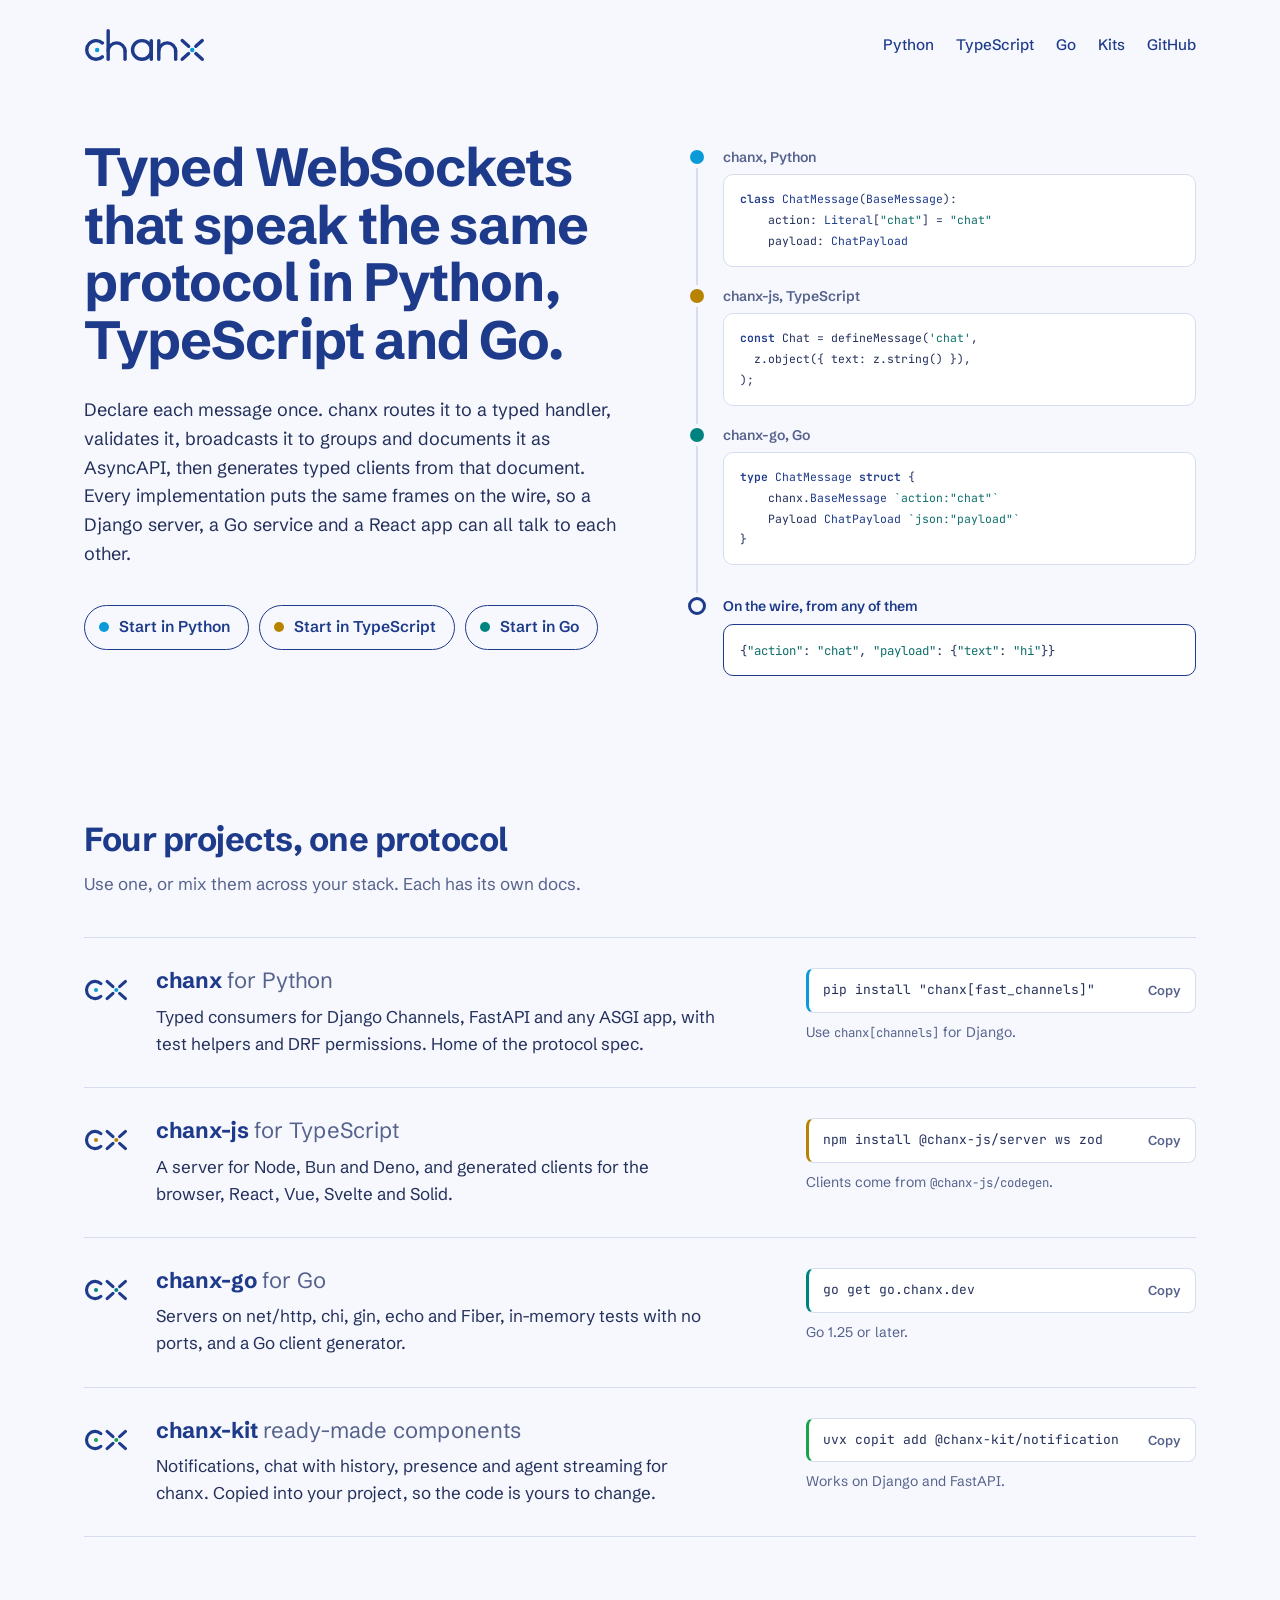
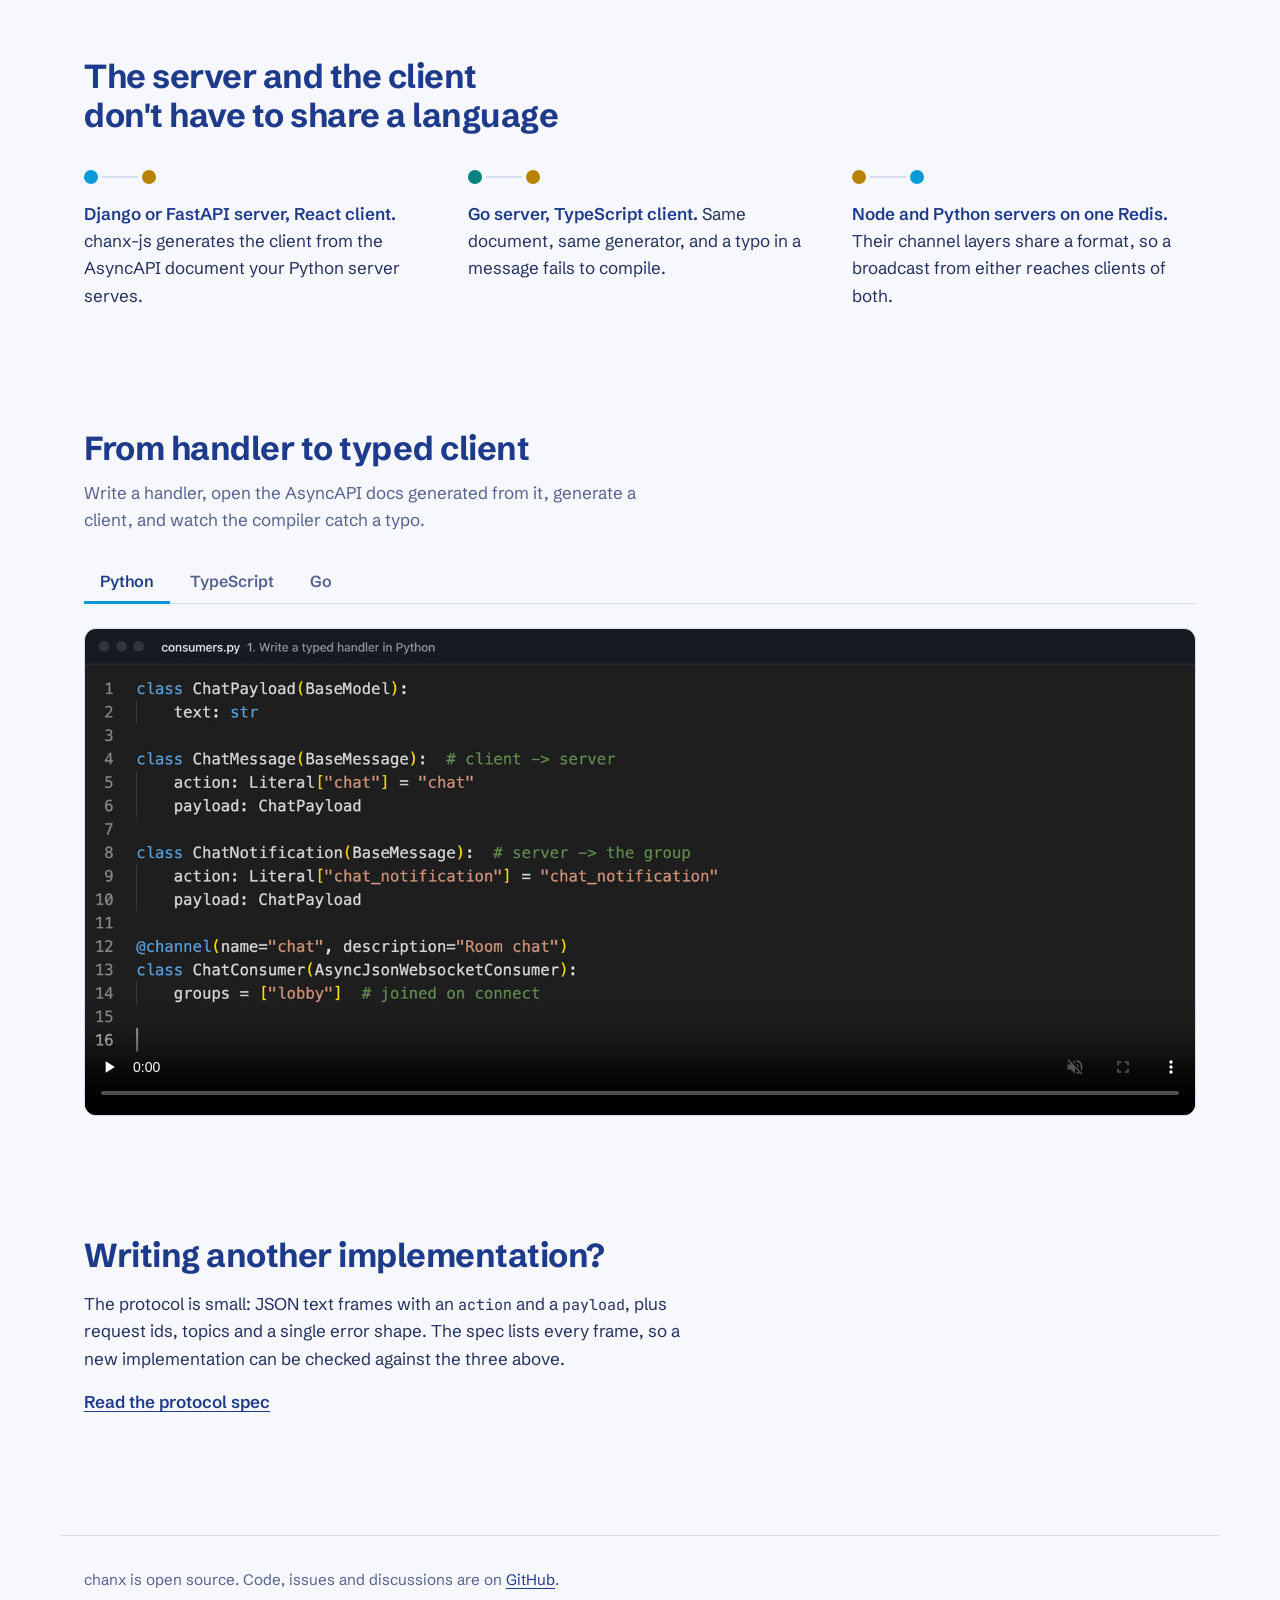
==== index.html @ 22ded1a8 "feat: add the chanx.dev landing page" ====
<!doctype html>
<html lang="en">
<head>
  <meta charset="utf-8">
  <meta name="viewport" content="width=device-width, initial-scale=1">
  <title>chanx: typed WebSockets in Python, TypeScript and Go</title>
  <meta name="description" content="Declare each WebSocket message once and get routing, validation, broadcasts, AsyncAPI docs and typed clients. One protocol, implemented in Python, TypeScript and Go.">
  <meta name="theme-color" content="#1e3a8a">
  <meta property="og:title" content="chanx: typed WebSockets in Python, TypeScript and Go">
  <meta property="og:description" content="One WebSocket protocol, implemented in Python, TypeScript and Go, with typed clients generated from AsyncAPI.">
  <meta property="og:url" content="https://chanx.dev/">
  <meta property="og:image" content="https://chanx.dev/assets/brand/social-card.png">
  <meta name="twitter:card" content="summary_large_image">
  <link rel="icon" href="/assets/brand/favicon.ico" sizes="any">
  <link rel="icon" href="/assets/brand/cx-app-icon.svg" type="image/svg+xml">
  <link rel="apple-touch-icon" href="/assets/brand/apple-touch-icon.png">
  <link rel="preconnect" href="https://fonts.googleapis.com">
  <link rel="preconnect" href="https://fonts.gstatic.com" crossorigin>
  <link rel="stylesheet" href="https://fonts.googleapis.com/css2?family=JetBrains+Mono:wght@400;600&family=Schibsted+Grotesk:wght@400;500;600;700&display=swap">
  <link rel="stylesheet" href="/styles.css">
</head>
<body>
  <a class="skip" href="#main">Skip to content</a>

  <header class="top">
    <a class="brand" href="/" aria-label="chanx home">
      <picture>
        <source media="(prefers-color-scheme: dark)" srcset="/assets/brand/chanx-wordmark-dark.svg">
        <img src="/assets/brand/chanx-wordmark.svg" alt="chanx" width="132" height="34">
      </picture>
    </a>
    <nav aria-label="Documentation">
      <a href="https://python.chanx.dev/">Python</a>
      <a href="https://js.chanx.dev/">TypeScript</a>
      <a href="https://go.chanx.dev/">Go</a>
      <a href="https://kit.chanx.dev/">Kits</a>
      <a href="https://github.com/chanx-dev">GitHub</a>
    </nav>
  </header>

  <main id="main">
    <section class="hero">
      <div class="hero-copy">
        <h1>Typed WebSockets that speak the same protocol in Python, TypeScript and Go.</h1>
        <p class="lede">
          Declare each message once. chanx routes it to a typed handler, validates it,
          broadcasts it to groups and documents it as AsyncAPI, then generates typed clients
          from that document. Every implementation puts the same frames on the wire, so a
          Django server, a Go service and a React app can all talk to each other.
        </p>
        <ul class="starts" aria-label="Get started">
          <li><a class="start py" href="https://python.chanx.dev/en/latest/quick-start.html">Start in Python</a></li>
          <li><a class="start ts" href="https://js.chanx.dev/">Start in TypeScript</a></li>
          <li><a class="start go" href="https://go.chanx.dev/introduction/quick-start">Start in Go</a></li>
        </ul>
      </div>

      <figure class="rail" aria-label="The same chat message declared in three languages, and the frame they all send">
        <ol>
          <li class="stop py">
            <span class="where">chanx, Python</span>
<pre><code><span class="k">class</span> <span class="t">ChatMessage</span>(<span class="t">BaseMessage</span>):
    action: <span class="t">Literal</span>[<span class="s">"chat"</span>] = <span class="s">"chat"</span>
    payload: <span class="t">ChatPayload</span></code></pre>
          </li>
          <li class="stop ts">
            <span class="where">chanx-js, TypeScript</span>
<pre><code><span class="k">const</span> Chat = defineMessage(<span class="s">'chat'</span>,
  z.object({ text: z.string() }),
);</code></pre>
          </li>
          <li class="stop go">
            <span class="where">chanx-go, Go</span>
<pre><code><span class="k">type</span> <span class="t">ChatMessage</span> <span class="k">struct</span> {
	chanx.<span class="t">BaseMessage</span> <span class="s">`action:"chat"`</span>
	Payload <span class="t">ChatPayload</span> <span class="s">`json:"payload"`</span>
}</code></pre>
          </li>
          <li class="stop wire">
            <span class="where">On the wire, from any of them</span>
<pre><code>{<span class="s">"action"</span>: <span class="s">"chat"</span>, <span class="s">"payload"</span>: {<span class="s">"text"</span>: <span class="s">"hi"</span>}}</code></pre>
          </li>
        </ol>
        <span class="packet py" aria-hidden="true"></span>
        <span class="packet ts" aria-hidden="true"></span>
        <span class="packet go" aria-hidden="true"></span>
      </figure>
    </section>

    <section class="projects" aria-labelledby="projects-title">
      <h2 id="projects-title">Four projects, one protocol</h2>
      <p class="section-lede">Use one, or mix them across your stack. Each has its own docs.</p>

      <ul class="project-list">
        <li class="project py">
          <picture class="mark">
            <source media="(prefers-color-scheme: dark)" srcset="/assets/brand/chanx-symbol-dark.svg">
            <img src="/assets/brand/chanx-symbol.svg" alt="" width="44" height="44">
          </picture>
          <div class="about">
            <h3><a href="https://python.chanx.dev/">chanx</a> <span class="lang">for Python</span></h3>
            <p>Typed consumers for Django Channels, FastAPI and any ASGI app, with test helpers and DRF permissions. Home of the protocol spec.</p>
          </div>
          <div class="get">
            <button class="cmd" type="button" data-copy='pip install "chanx[fast_channels]"'><code>pip install "chanx[fast_channels]"</code><span class="copied" aria-live="polite"></span></button>
            <p class="note">Use <code>chanx[channels]</code> for Django.</p>
          </div>
        </li>
        <li class="project ts">
          <picture class="mark">
            <source media="(prefers-color-scheme: dark)" srcset="/assets/brand/chanx-js-symbol-dark.svg">
            <img src="/assets/brand/chanx-js-symbol.svg" alt="" width="44" height="44">
          </picture>
          <div class="about">
            <h3><a href="https://js.chanx.dev/">chanx-js</a> <span class="lang">for TypeScript</span></h3>
            <p>A server for Node, Bun and Deno, and generated clients for the browser, React, Vue, Svelte and Solid.</p>
          </div>
          <div class="get">
            <button class="cmd" type="button" data-copy="npm install @chanx-js/server ws zod"><code>npm install @chanx-js/server ws zod</code><span class="copied" aria-live="polite"></span></button>
            <p class="note">Clients come from <code>@chanx-js/codegen</code>.</p>
          </div>
        </li>
        <li class="project go">
          <picture class="mark">
            <source media="(prefers-color-scheme: dark)" srcset="/assets/brand/chanx-go-symbol-dark.svg">
            <img src="/assets/brand/chanx-go-symbol.svg" alt="" width="44" height="44">
          </picture>
          <div class="about">
            <h3><a href="https://go.chanx.dev/">chanx-go</a> <span class="lang">for Go</span></h3>
            <p>Servers on net/http, chi, gin, echo and Fiber, in-memory tests with no ports, and a Go client generator.</p>
          </div>
          <div class="get">
            <button class="cmd" type="button" data-copy="go get go.chanx.dev"><code>go get go.chanx.dev</code><span class="copied" aria-live="polite"></span></button>
            <p class="note">Go 1.25 or later.</p>
          </div>
        </li>
        <li class="project kit">
          <picture class="mark">
            <source media="(prefers-color-scheme: dark)" srcset="/assets/brand/chanx-kit-symbol-dark.svg">
            <img src="/assets/brand/chanx-kit-symbol.svg" alt="" width="44" height="44">
          </picture>
          <div class="about">
            <h3><a href="https://kit.chanx.dev/">chanx-kit</a> <span class="lang">ready-made components</span></h3>
            <p>Notifications, chat with history, presence and agent streaming for chanx. Copied into your project, so the code is yours to change.</p>
          </div>
          <div class="get">
            <button class="cmd" type="button" data-copy="uvx copit add @chanx-kit/notification"><code>uvx copit add @chanx-kit/notification</code><span class="copied" aria-live="polite"></span></button>
            <p class="note">Works on Django and FastAPI.</p>
          </div>
        </li>
      </ul>
    </section>

    <section class="mix" aria-labelledby="mix-title">
      <h2 id="mix-title">The server and the client don't have to share a language</h2>
      <ul class="pairs">
        <li>
          <span class="pair" aria-hidden="true"><i class="py"></i><i class="ts"></i></span>
          <p><strong>Django or FastAPI server, React client.</strong> chanx-js generates the client from the AsyncAPI document your Python server serves.</p>
        </li>
        <li>
          <span class="pair" aria-hidden="true"><i class="go"></i><i class="ts"></i></span>
          <p><strong>Go server, TypeScript client.</strong> Same document, same generator, and a typo in a message fails to compile.</p>
        </li>
        <li>
          <span class="pair" aria-hidden="true"><i class="ts"></i><i class="py"></i></span>
          <p><strong>Node and Python servers on one Redis.</strong> Their channel layers share a format, so a broadcast from either reaches clients of both.</p>
        </li>
      </ul>
    </section>

    <section class="demo" aria-labelledby="demo-title">
      <h2 id="demo-title">From handler to typed client</h2>
      <p class="section-lede">Write a handler, open the AsyncAPI docs generated from it, generate a client, and watch the compiler catch a typo.</p>
      <div class="tabs" role="tablist" aria-label="Demo language">
        <button role="tab" id="tab-python" aria-controls="demo-panel" aria-selected="true" data-demo="python" class="py">Python</button>
        <button role="tab" id="tab-typescript" aria-controls="demo-panel" aria-selected="false" data-demo="typescript" class="ts" tabindex="-1">TypeScript</button>
        <button role="tab" id="tab-go" aria-controls="demo-panel" aria-selected="false" data-demo="go" class="go" tabindex="-1">Go</button>
      </div>
      <div id="demo-panel" role="tabpanel" aria-labelledby="tab-python">
        <video id="demo-video" src="/assets/demo/python.mp4" poster="/assets/demo/python.jpg" width="1600" height="700" controls muted playsinline preload="none"></video>
      </div>
    </section>

    <section class="spec" aria-labelledby="spec-title">
      <h2 id="spec-title">Writing another implementation?</h2>
      <p>
        The protocol is small: JSON text frames with an <code>action</code> and a
        <code>payload</code>, plus request ids, topics and a single error shape. The spec
        lists every frame, so a new implementation can be checked against the three above.
      </p>
      <p><a class="plain" href="https://python.chanx.dev/en/latest/protocol.html">Read the protocol spec</a></p>
    </section>
  </main>

  <footer class="foot">
    <p>chanx is open source. Code, issues and discussions are on <a href="https://github.com/chanx-dev">GitHub</a>.</p>
  </footer>

  <script src="/main.js" defer></script>
</body>
</html>
---- styles.css ----
:root {
  --paper: #f6f8fd;
  --surface: #ffffff;
  --ink: #1e3a8a;
  --text: #24305c;
  --muted: #56628c;
  --line: #d6ddef;
  --string: #0f6f6b;
  --py: #0b9ad8;
  --ts: #b88300;
  --go: #00837e;
  --kit: #16a34a;
  --focus: #0b9ad8;
  --sans: "Schibsted Grotesk", system-ui, sans-serif;
  --mono: "JetBrains Mono", ui-monospace, monospace;
  color-scheme: light;
}

@media (prefers-color-scheme: dark) {
  :root {
    --paper: #0b1840;
    --surface: #10214f;
    --ink: #ffffff;
    --text: #d5ddf6;
    --muted: #9ba9d6;
    --line: #26387a;
    --string: #7fd8d3;
    --ts: #f7df1e;
    --go: #00a29c;
    --kit: #22c55e;
    --focus: #7fd8ff;
    color-scheme: dark;
  }
}

*,
*::before,
*::after {
  box-sizing: border-box;
}

html {
  -webkit-text-size-adjust: 100%;
}

body {
  margin: 0;
  background: var(--paper);
  color: var(--text);
  font: 400 1.0625rem/1.6 var(--sans);
  -webkit-font-smoothing: antialiased;
}

a {
  color: var(--ink);
  text-underline-offset: 0.2em;
  text-decoration-thickness: 1px;
}

a:hover {
  text-decoration-thickness: 2px;
}

:focus-visible {
  outline: 2px solid var(--focus);
  outline-offset: 3px;
  border-radius: 4px;
}

code {
  font-family: var(--mono);
  font-size: 0.88em;
}

h1,
h2,
h3 {
  color: var(--ink);
  margin: 0;
}

.skip {
  position: absolute;
  left: -999px;
  top: 8px;
  background: var(--surface);
  padding: 8px 12px;
  z-index: 10;
}

.skip:focus {
  left: 16px;
}

.top,
main,
.foot {
  max-width: 1160px;
  margin: 0 auto;
  padding: 0 24px;
}

/* Header */

.top {
  display: flex;
  align-items: center;
  justify-content: space-between;
  gap: 24px;
  padding-top: 28px;
  padding-bottom: 28px;
}

.brand img {
  display: block;
  height: 34px;
  width: auto;
}

.top nav {
  display: flex;
  flex-wrap: wrap;
  gap: 6px 22px;
  font-size: 0.95rem;
  font-weight: 500;
}

.top nav a {
  text-decoration: none;
}

.top nav a:hover {
  text-decoration: underline;
}

/* Hero */

.hero {
  display: grid;
  grid-template-columns: minmax(0, 1.05fr) minmax(0, 1fr);
  gap: 64px;
  align-items: start;
  padding: 48px 0 24px;
}

h1 {
  font-size: clamp(2.15rem, 4.2vw, 3.45rem);
  font-weight: 700;
  line-height: 1.07;
  letter-spacing: -0.022em;
  max-width: 19ch;
  text-wrap: balance;
}

.lede {
  margin: 28px 0 0;
  max-width: 54ch;
  font-size: 1.125rem;
}

.starts {
  list-style: none;
  margin: 36px 0 0;
  padding: 0;
  display: flex;
  flex-wrap: wrap;
  gap: 10px;
}

.start {
  display: inline-flex;
  align-items: center;
  gap: 10px;
  padding: 9px 18px 9px 14px;
  border: 1.5px solid var(--ink);
  border-radius: 999px;
  font-size: 0.975rem;
  font-weight: 600;
  text-decoration: none;
  transition: background-color 0.15s, color 0.15s;
}

.start::before {
  content: "";
  width: 10px;
  height: 10px;
  border-radius: 50%;
  background: var(--dot);
}

.start:hover {
  background: var(--ink);
  color: var(--paper);
}

.py { --dot: var(--py); }
.ts { --dot: var(--ts); }
.go { --dot: var(--go); }
.kit { --dot: var(--kit); }

/* The rail: one message in three languages, flowing to one frame */

.rail {
  position: relative;
  margin: 8px 0 0;
}

.rail ol {
  list-style: none;
  margin: 0;
  padding: 0 0 0 38px;
  position: relative;
}


.stop {
  position: relative;
}

.stop + .stop {
  margin-top: 18px;
}

.stop.wire {
  margin-top: 30px;
}

/* The rail runs from each dot down to the next one. */
.stop:not(.wire)::after {
  content: "";
  position: absolute;
  left: -27px;
  top: 11px;
  bottom: -22px;
  width: 2px;
  background: var(--line);
}

.stop.go::after {
  bottom: -34px;
}

.stop::before {
  content: "";
  position: absolute;
  left: -33px;
  top: 4px;
  width: 14px;
  height: 14px;
  border-radius: 50%;
  background: var(--dot);
  box-shadow: 0 0 0 4px var(--paper);
  z-index: 1;
}

.stop.wire::before {
  width: 18px;
  height: 18px;
  left: -35px;
  top: 2px;
  background: var(--paper);
  border: 3px solid var(--ink);
}

.where {
  display: block;
  font-size: 0.875rem;
  font-weight: 600;
  color: var(--muted);
  margin-bottom: 6px;
}

.wire .where {
  color: var(--ink);
}

.rail pre {
  margin: 0;
  padding: 14px 16px;
  background: var(--surface);
  border: 1px solid var(--line);
  border-radius: 10px;
  overflow-x: auto;
  font: 400 0.8125rem/1.6 var(--mono);
  color: var(--text);
  tab-size: 4;
}

.wire pre {
  border: 1.5px solid var(--ink);
  font-size: 0.875rem;
  transition: box-shadow 0.4s;
}

.wire.arrived pre {
  box-shadow: 0 0 0 4px color-mix(in srgb, var(--ink) 18%, transparent);
}

.k { color: var(--ink); font-weight: 600; }
.t { color: var(--ink); }
.s { color: var(--string); }

.packet {
  position: absolute;
  left: 6px;
  top: 0;
  width: 12px;
  height: 12px;
  border-radius: 50%;
  background: var(--dot);
  opacity: 0;
  pointer-events: none;
}

.rail.run .packet {
  animation: travel 1.1s cubic-bezier(0.55, 0, 0.35, 1) forwards;
}

.rail.run .packet.ts { animation-delay: 0.25s; }
.rail.run .packet.go { animation-delay: 0.5s; }

@keyframes travel {
  0% { opacity: 0; transform: translateY(var(--from)); }
  12% { opacity: 1; }
  88% { opacity: 1; }
  100% { opacity: 0; transform: translateY(var(--to)); }
}

/* Sections */

main > section + section {
  margin-top: 120px;
}

h2 {
  font-size: clamp(1.6rem, 2.6vw, 2.1rem);
  font-weight: 700;
  line-height: 1.15;
  letter-spacing: -0.015em;
  max-width: 30ch;
  text-wrap: balance;
}

.section-lede {
  margin: 12px 0 0;
  color: var(--muted);
  max-width: 60ch;
}

/* Projects */

.project-list {
  list-style: none;
  margin: 40px 0 0;
  padding: 0;
  border-bottom: 1px solid var(--line);
}

.project {
  display: grid;
  grid-template-columns: 44px minmax(0, 1fr) minmax(0, 390px);
  gap: 28px;
  align-items: start;
  padding: 30px 0;
  border-top: 1px solid var(--line);
}

.mark img {
  display: block;
  width: 44px;
  height: 44px;
}

.about h3 {
  font-size: 1.375rem;
  font-weight: 700;
  line-height: 1.2;
}

.about h3 a {
  text-decoration: none;
}

.about h3 a:hover {
  text-decoration: underline;
}

.lang {
  font-weight: 400;
  color: var(--muted);
}

.about p {
  margin: 8px 0 0;
  max-width: 56ch;
}

.cmd {
  display: flex;
  align-items: center;
  justify-content: space-between;
  gap: 12px;
  width: 100%;
  padding: 11px 14px;
  background: var(--surface);
  border: 1px solid var(--line);
  border-left: 3px solid var(--dot);
  border-radius: 8px;
  color: var(--text);
  font: inherit;
  text-align: left;
  cursor: copy;
}

.cmd code {
  font-size: 0.8125rem;
  white-space: nowrap;
  overflow-x: auto;
}

.cmd:hover {
  border-color: var(--muted);
  border-left-color: var(--dot);
}

.copied {
  flex: none;
  font-size: 0.8125rem;
  font-weight: 600;
  color: var(--muted);
}

.copied:empty::after {
  content: "Copy";
}

.note {
  margin: 8px 0 0;
  font-size: 0.875rem;
  color: var(--muted);
}

/* Mix */

.pairs {
  list-style: none;
  margin: 36px 0 0;
  padding: 0;
  display: grid;
  grid-template-columns: repeat(3, minmax(0, 1fr));
  gap: 40px;
}

.pair {
  display: flex;
  align-items: center;
}

.pair i {
  width: 14px;
  height: 14px;
  border-radius: 50%;
}

.pair i + i {
  margin-left: 44px;
  position: relative;
}

.pair i + i::before {
  content: "";
  position: absolute;
  right: 18px;
  top: 6px;
  width: 36px;
  height: 2px;
  background: var(--line);
}

.pair .py { background: var(--py); }
.pair .ts { background: var(--ts); }
.pair .go { background: var(--go); }

.pairs p {
  margin: 16px 0 0;
}

.pairs strong {
  color: var(--ink);
  font-weight: 600;
}

/* Demo */

.tabs {
  display: flex;
  gap: 4px;
  margin-top: 28px;
  border-bottom: 1px solid var(--line);
}

.tabs button {
  appearance: none;
  background: none;
  border: 0;
  border-bottom: 3px solid transparent;
  margin-bottom: -1px;
  padding: 10px 16px;
  font: 600 1rem var(--sans);
  color: var(--muted);
  cursor: pointer;
}

.tabs button:hover {
  color: var(--ink);
}

.tabs button[aria-selected="true"] {
  color: var(--ink);
  border-bottom-color: var(--dot);
}

#demo-panel {
  margin-top: 24px;
}

#demo-panel video {
  display: block;
  width: 100%;
  height: auto;
  border: 1px solid var(--line);
  border-radius: 12px;
  background: var(--surface);
}

/* Spec */

.spec p {
  margin: 16px 0 0;
  max-width: 62ch;
}

.plain {
  font-weight: 600;
}

/* Footer */

.foot {
  margin-top: 120px;
  padding-top: 32px;
  padding-bottom: 48px;
  border-top: 1px solid var(--line);
  color: var(--muted);
  font-size: 0.95rem;
}

.foot p {
  margin: 0;
}

/* Smaller screens */

@media (max-width: 960px) {
  .hero {
    grid-template-columns: minmax(0, 1fr);
    gap: 48px;
  }

  .project {
    grid-template-columns: 44px minmax(0, 1fr);
  }

  .project .get {
    grid-column: 2;
  }

  .pairs {
    grid-template-columns: minmax(0, 1fr);
    gap: 28px;
  }
}

@media (max-width: 600px) {
  .top,
  main,
  .foot {
    padding: 0 16px;
  }

  .top {
    flex-direction: column;
    align-items: flex-start;
    padding-top: 20px;
    padding-bottom: 8px;
  }

  .foot {
    padding-top: 28px;
    padding-bottom: 40px;
  }

  .hero {
    padding-top: 24px;
  }

  .project {
    grid-template-columns: minmax(0, 1fr);
    gap: 14px;
  }

  .project .get {
    grid-column: 1;
  }

  .cmd code {
    font-size: 0.75rem;
  }

  .rail pre {
    padding: 12px 14px;
    font-size: 0.75rem;
  }

  .wire pre {
    white-space: pre-wrap;
    font-size: 0.8125rem;
  }

  main > section + section {
    margin-top: 88px;
  }
}

@media (prefers-reduced-motion: reduce) {
  .rail.run .packet {
    animation: none;
  }

  .start,
  .wire pre {
    transition: none;
  }
}
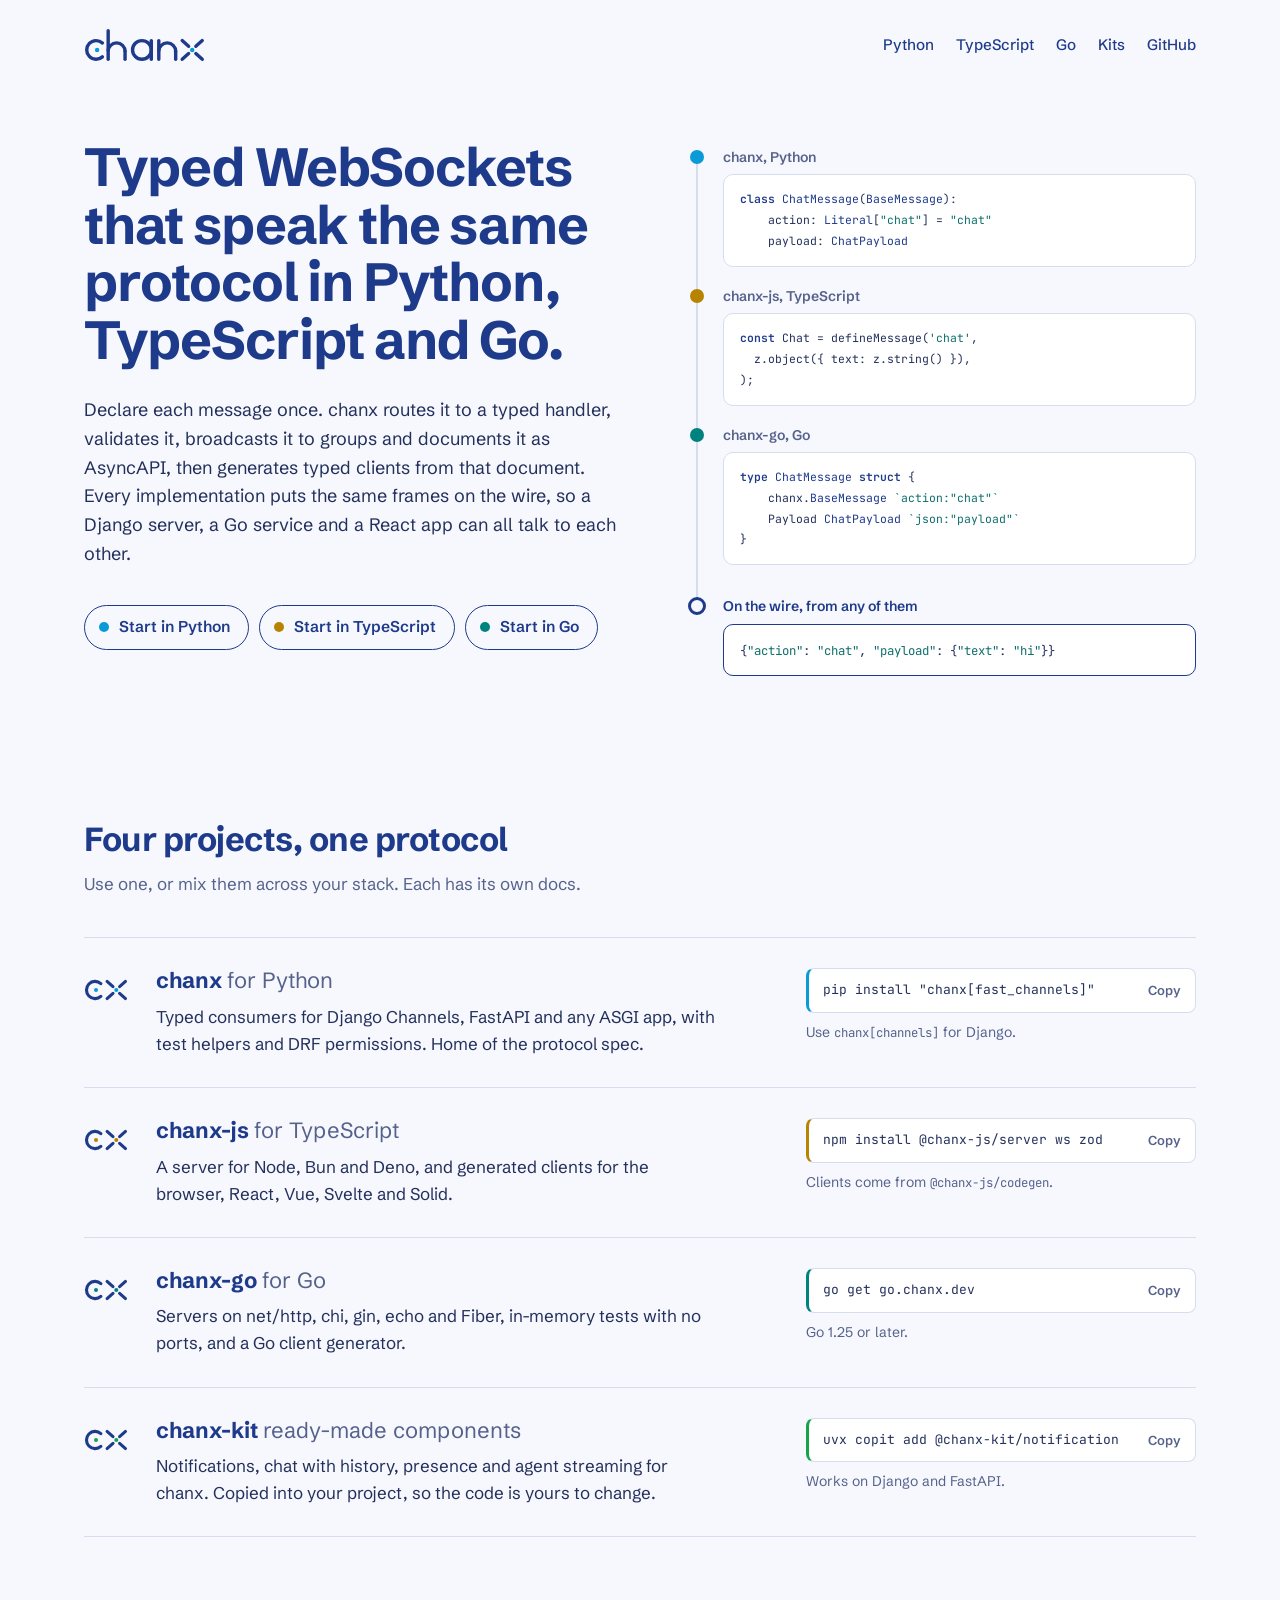
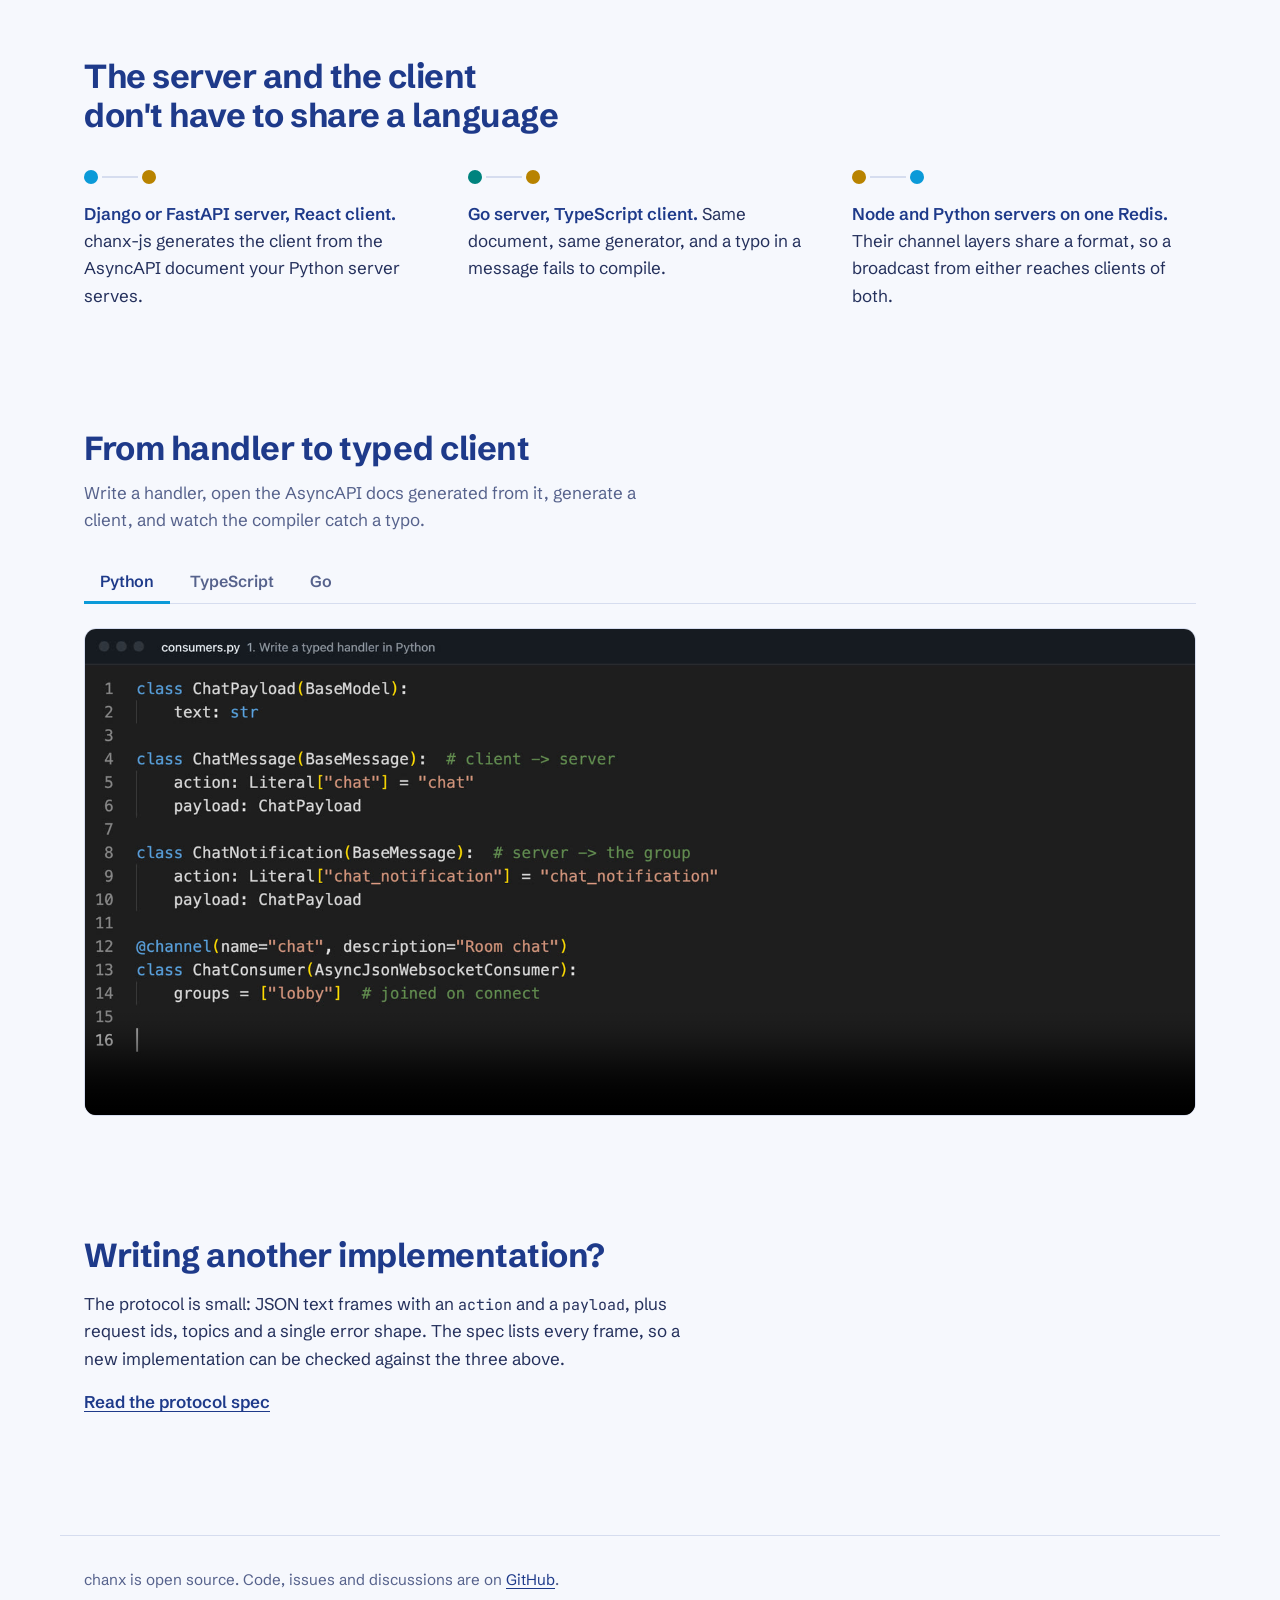
==== commit 79b5efa4: "feat: send a language's message only when the reader points at it" ====
--- a/index.html
+++ b/index.html
@@ -59,19 +59,19 @@
         <ol>
           <li class="stop py">
             <span class="where">chanx, Python</span>
-<pre><code><span class="k">class</span> <span class="t">ChatMessage</span>(<span class="t">BaseMessage</span>):
+<pre tabindex="0" aria-label="chanx, Python"><code><span class="k">class</span> <span class="t">ChatMessage</span>(<span class="t">BaseMessage</span>):
     action: <span class="t">Literal</span>[<span class="s">"chat"</span>] = <span class="s">"chat"</span>
     payload: <span class="t">ChatPayload</span></code></pre>
           </li>
           <li class="stop ts">
             <span class="where">chanx-js, TypeScript</span>
-<pre><code><span class="k">const</span> Chat = defineMessage(<span class="s">'chat'</span>,
+<pre tabindex="0" aria-label="chanx-js, TypeScript"><code><span class="k">const</span> Chat = defineMessage(<span class="s">'chat'</span>,
   z.object({ text: z.string() }),
 );</code></pre>
           </li>
           <li class="stop go">
             <span class="where">chanx-go, Go</span>
-<pre><code><span class="k">type</span> <span class="t">ChatMessage</span> <span class="k">struct</span> {
+<pre tabindex="0" aria-label="chanx-go, Go"><code><span class="k">type</span> <span class="t">ChatMessage</span> <span class="k">struct</span> {
 	chanx.<span class="t">BaseMessage</span> <span class="s">`action:"chat"`</span>
 	Payload <span class="t">ChatPayload</span> <span class="s">`json:"payload"`</span>
 }</code></pre>
--- a/styles.css
+++ b/styles.css
@@ -231,13 +231,13 @@
   position: absolute;
   left: -27px;
   top: 11px;
-  bottom: -22px;
+  bottom: -29px;
   width: 2px;
   background: var(--line);
 }
 
 .stop.go::after {
-  bottom: -34px;
+  bottom: -41px;
 }
 
 .stop::before {
@@ -249,7 +249,6 @@
   height: 14px;
   border-radius: 50%;
   background: var(--dot);
-  box-shadow: 0 0 0 4px var(--paper);
   z-index: 1;
 }
 
@@ -286,10 +285,19 @@
   tab-size: 4;
 }
 
+.stop:not(.wire) pre {
+  transition: border-color 0.15s;
+}
+
+.stop:not(.wire):hover pre,
+.stop:not(.wire) pre:focus-visible {
+  border-color: var(--dot);
+}
+
 .wire pre {
   border: 1.5px solid var(--ink);
   font-size: 0.875rem;
-  transition: box-shadow 0.4s;
+  transition: box-shadow 0.25s;
 }
 
 .wire.arrived pre {
@@ -302,28 +310,15 @@
 
 .packet {
   position: absolute;
-  left: 6px;
+  left: 5px;
   top: 0;
-  width: 12px;
-  height: 12px;
+  width: 14px;
+  height: 14px;
   border-radius: 50%;
   background: var(--dot);
   opacity: 0;
+  z-index: 2;
   pointer-events: none;
-}
-
-.rail.run .packet {
-  animation: travel 1.1s cubic-bezier(0.55, 0, 0.35, 1) forwards;
-}
-
-.rail.run .packet.ts { animation-delay: 0.25s; }
-.rail.run .packet.go { animation-delay: 0.5s; }
-
-@keyframes travel {
-  0% { opacity: 0; transform: translateY(var(--from)); }
-  12% { opacity: 1; }
-  88% { opacity: 1; }
-  100% { opacity: 0; transform: translateY(var(--to)); }
 }
 
 /* Sections */
@@ -633,10 +628,6 @@
 }
 
 @media (prefers-reduced-motion: reduce) {
-  .rail.run .packet {
-    animation: none;
-  }
-
   .start,
   .wire pre {
     transition: none;
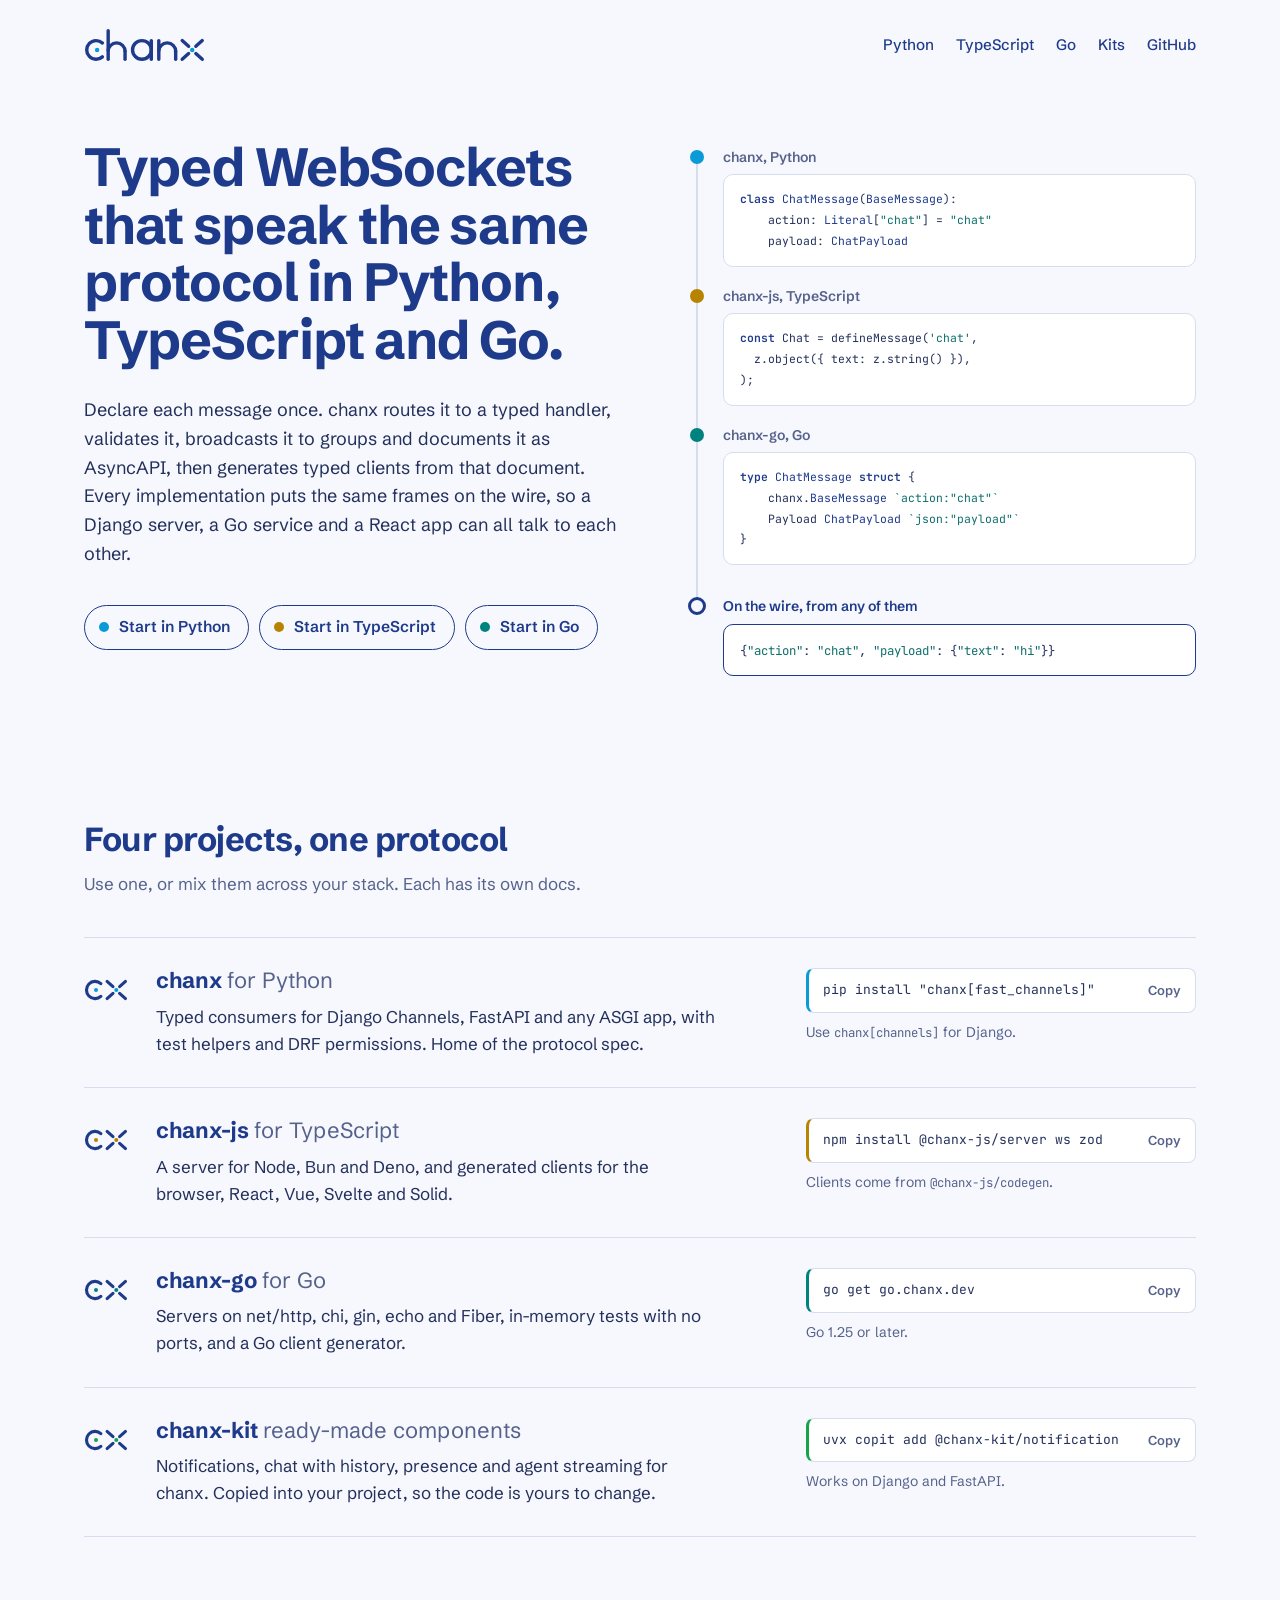
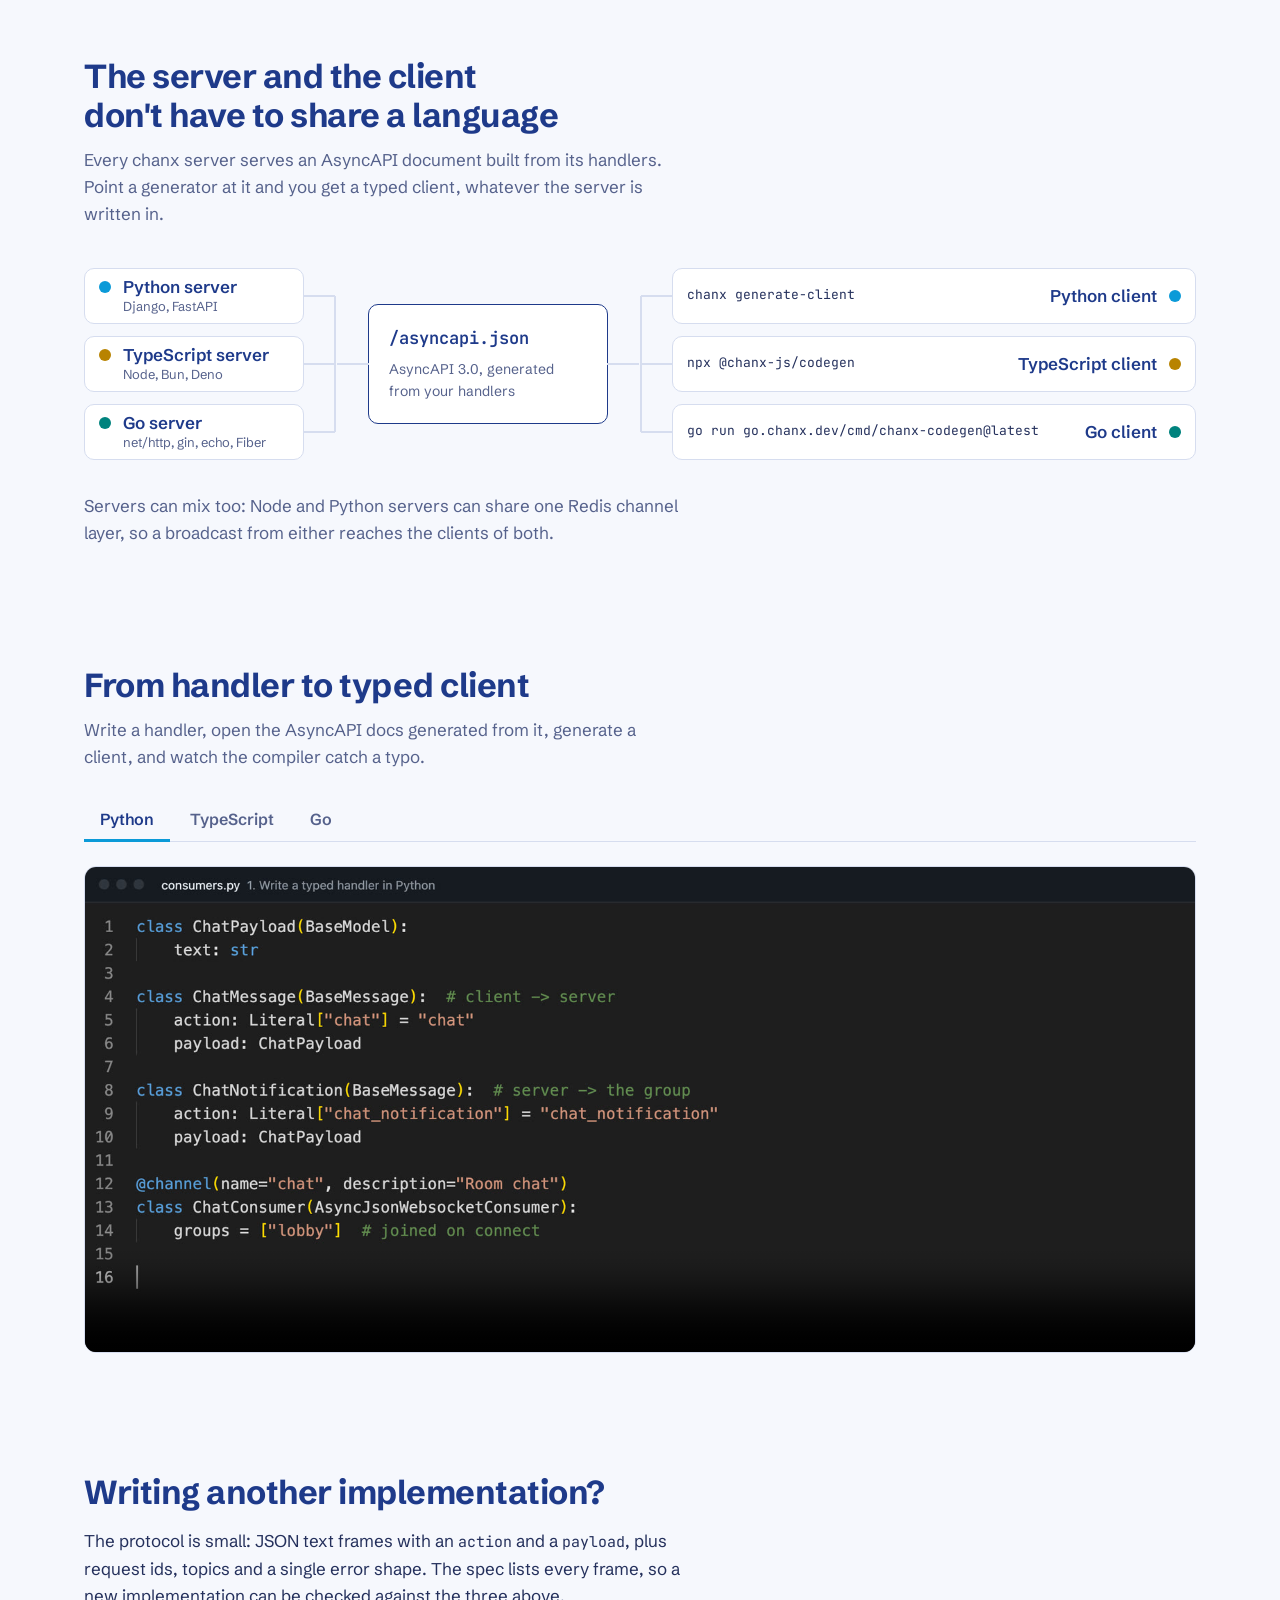
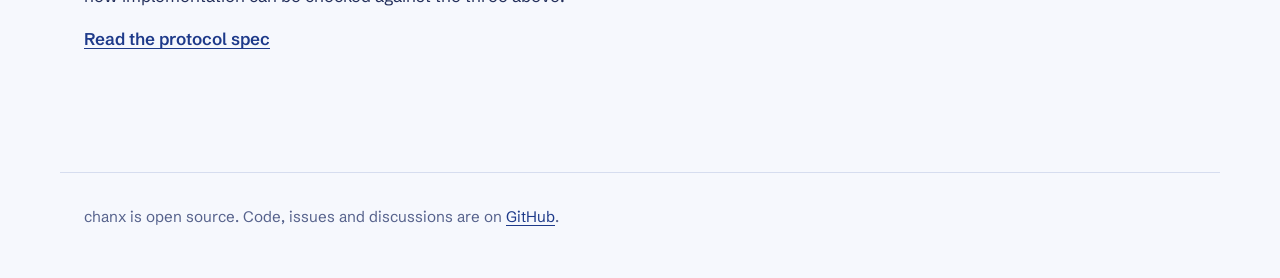
==== commit a03cadaa: "feat: show how any server's AsyncAPI document becomes a client in any language" ====
--- a/index.html
+++ b/index.html
@@ -153,20 +153,34 @@
 
     <section class="mix" aria-labelledby="mix-title">
       <h2 id="mix-title">The server and the client don't have to share a language</h2>
-      <ul class="pairs">
-        <li>
-          <span class="pair" aria-hidden="true"><i class="py"></i><i class="ts"></i></span>
-          <p><strong>Django or FastAPI server, React client.</strong> chanx-js generates the client from the AsyncAPI document your Python server serves.</p>
-        </li>
-        <li>
-          <span class="pair" aria-hidden="true"><i class="go"></i><i class="ts"></i></span>
-          <p><strong>Go server, TypeScript client.</strong> Same document, same generator, and a typo in a message fails to compile.</p>
-        </li>
-        <li>
-          <span class="pair" aria-hidden="true"><i class="ts"></i><i class="py"></i></span>
-          <p><strong>Node and Python servers on one Redis.</strong> Their channel layers share a format, so a broadcast from either reaches clients of both.</p>
-        </li>
-      </ul>
+      <p class="section-lede">
+        Every chanx server serves an AsyncAPI document built from its handlers. Point a
+        generator at it and you get a typed client, whatever the server is written in.
+      </p>
+
+      <div class="flow">
+        <ul class="flow-side servers" aria-label="Servers">
+          <li class="end py"><span class="end-name">Python server</span><span class="end-sub">Django, FastAPI</span></li>
+          <li class="end ts"><span class="end-name">TypeScript server</span><span class="end-sub">Node, Bun, Deno</span></li>
+          <li class="end go"><span class="end-name">Go server</span><span class="end-sub">net/http, gin, echo, Fiber</span></li>
+        </ul>
+
+        <div class="doc">
+          <code>/asyncapi.json</code>
+          <span>AsyncAPI 3.0, generated from your handlers</span>
+        </div>
+
+        <ul class="flow-side clients" aria-label="Client generators">
+          <li class="end py"><code>chanx generate-client</code><span class="end-name">Python client</span></li>
+          <li class="end ts"><code>npx @chanx-js/codegen</code><span class="end-name">TypeScript client</span></li>
+          <li class="end go"><code>go run go.chanx.dev/cmd/chanx-codegen@latest</code><span class="end-name">Go client</span></li>
+        </ul>
+      </div>
+
+      <p class="also">
+        Servers can mix too: Node and Python servers can share one Redis channel layer, so a
+        broadcast from either reaches the clients of both.
+      </p>
     </section>
 
     <section class="demo" aria-labelledby="demo-title">
--- a/styles.css
+++ b/styles.css
@@ -435,54 +435,180 @@
   color: var(--muted);
 }
 
-/* Mix */
-
-.pairs {
+/* Mix: any server, one document, any client */
+
+.flow {
+  --row: 56px;
+  --row-gap: 12px;
+  --link: 32px;
+  display: grid;
+  grid-template-columns: minmax(0, 220px) minmax(0, 240px) minmax(0, 1fr);
+  column-gap: calc(var(--link) * 2);
+  align-items: center;
+  margin-top: 40px;
+}
+
+.flow-side {
   list-style: none;
-  margin: 36px 0 0;
+  margin: 0;
   padding: 0;
   display: grid;
-  grid-template-columns: repeat(3, minmax(0, 1fr));
-  gap: 40px;
-}
-
-.pair {
+  grid-template-columns: minmax(0, 1fr);
+  grid-auto-rows: var(--row);
+  row-gap: var(--row-gap);
+  position: relative;
+}
+
+/* The bracket that gathers the three rows into one line. */
+.flow-side::before {
+  content: "";
+  position: absolute;
+  top: calc(var(--row) / 2);
+  bottom: calc(var(--row) / 2);
+  width: 2px;
+  background: var(--line);
+}
+
+.servers::before { right: calc(var(--link) * -1); }
+.clients::before { left: calc(var(--link) * -1); }
+
+.end {
+  position: relative;
   display: flex;
   align-items: center;
-}
-
-.pair i {
-  width: 14px;
-  height: 14px;
+  gap: 12px;
+  padding: 0 14px;
+  background: var(--surface);
+  border: 1px solid var(--line);
+  border-radius: 10px;
+  transition: border-color 0.15s;
+}
+
+.end::before {
+  content: "";
+  flex: none;
+  width: 12px;
+  height: 12px;
   border-radius: 50%;
-}
-
-.pair i + i {
-  margin-left: 44px;
-  position: relative;
-}
-
-.pair i + i::before {
+  background: var(--dot);
+}
+
+/* The stub from each row to its bracket. */
+.end::after {
   content: "";
   position: absolute;
-  right: 18px;
-  top: 6px;
-  width: 36px;
+  top: 50%;
+  width: var(--link);
   height: 2px;
+  margin-top: -1px;
   background: var(--line);
-}
-
-.pair .py { background: var(--py); }
-.pair .ts { background: var(--ts); }
-.pair .go { background: var(--go); }
-
-.pairs p {
-  margin: 16px 0 0;
-}
-
-.pairs strong {
+  transition: background-color 0.15s;
+}
+
+.servers .end::after { left: 100%; }
+.clients .end::after { right: 100%; }
+
+.end:hover {
+  border-color: var(--dot);
+}
+
+.end:hover::after {
+  background: var(--dot);
+}
+
+.end-name {
+  font-weight: 600;
   color: var(--ink);
+  white-space: nowrap;
+}
+
+.end-sub {
+  font-size: 0.8125rem;
+  color: var(--muted);
+  white-space: nowrap;
+  overflow: hidden;
+  text-overflow: ellipsis;
+}
+
+.servers .end {
+  flex-wrap: wrap;
+  align-content: center;
+  row-gap: 0;
+  column-gap: 12px;
+  line-height: 1.3;
+}
+
+.servers .end-sub {
+  flex-basis: 100%;
+  padding-left: 24px;
+}
+
+.clients .end {
+  justify-content: space-between;
+}
+
+.clients .end::before {
+  order: 3;
+}
+
+.clients code {
+  font-size: 0.8125rem;
+  white-space: nowrap;
+  overflow-x: auto;
+  min-width: 0;
+}
+
+.clients .end-name {
+  margin-left: auto;
+  order: 2;
+}
+
+.doc {
+  position: relative;
+  display: flex;
+  flex-direction: column;
+  gap: 6px;
+  padding: 20px;
+  background: var(--surface);
+  border: 1.5px solid var(--ink);
+  border-radius: 10px;
+  transition: box-shadow 0.15s;
+}
+
+/* Links from the brackets into the document. */
+.doc::before,
+.doc::after {
+  content: "";
+  position: absolute;
+  top: 50%;
+  width: var(--link);
+  height: 2px;
+  margin-top: -1px;
+  background: var(--line);
+}
+
+.doc::before { right: 100%; }
+.doc::after { left: 100%; }
+
+.doc code {
+  font-size: 1.0625rem;
   font-weight: 600;
+  color: var(--ink);
+}
+
+.doc span {
+  font-size: 0.875rem;
+  color: var(--muted);
+}
+
+.flow:has(.end:hover) .doc {
+  box-shadow: 0 0 0 4px color-mix(in srgb, var(--ink) 14%, transparent);
+}
+
+.also {
+  margin: 32px 0 0;
+  max-width: 62ch;
+  color: var(--muted);
 }
 
 /* Demo */
@@ -570,10 +696,30 @@
     grid-column: 2;
   }
 
-  .pairs {
+  .flow {
     grid-template-columns: minmax(0, 1fr);
-    gap: 28px;
-  }
+    row-gap: var(--link);
+    max-width: 560px;
+  }
+
+  /* Stacked: rows feed down into the document and out of it. */
+  .flow-side::before,
+  .end::after {
+    display: none;
+  }
+
+  .doc::before,
+  .doc::after {
+    top: auto;
+    left: 50%;
+    right: auto;
+    width: 2px;
+    height: var(--link);
+    margin: 0 0 0 -1px;
+  }
+
+  .doc::before { bottom: 100%; }
+  .doc::after { top: 100%; }
 }
 
 @media (max-width: 600px) {
@@ -612,6 +758,34 @@
     font-size: 0.75rem;
   }
 
+  .clients {
+    grid-auto-rows: auto;
+  }
+
+  .clients .end {
+    flex-wrap: wrap;
+    justify-content: flex-start;
+    row-gap: 4px;
+    padding: 12px 14px;
+  }
+
+  .clients .end::before {
+    order: 0;
+  }
+
+  .clients .end-name {
+    order: 1;
+    margin-left: 0;
+  }
+
+  .clients code {
+    order: 2;
+    flex-basis: 100%;
+    font-size: 0.75rem;
+    white-space: normal;
+    overflow-wrap: anywhere;
+  }
+
   .rail pre {
     padding: 12px 14px;
     font-size: 0.75rem;
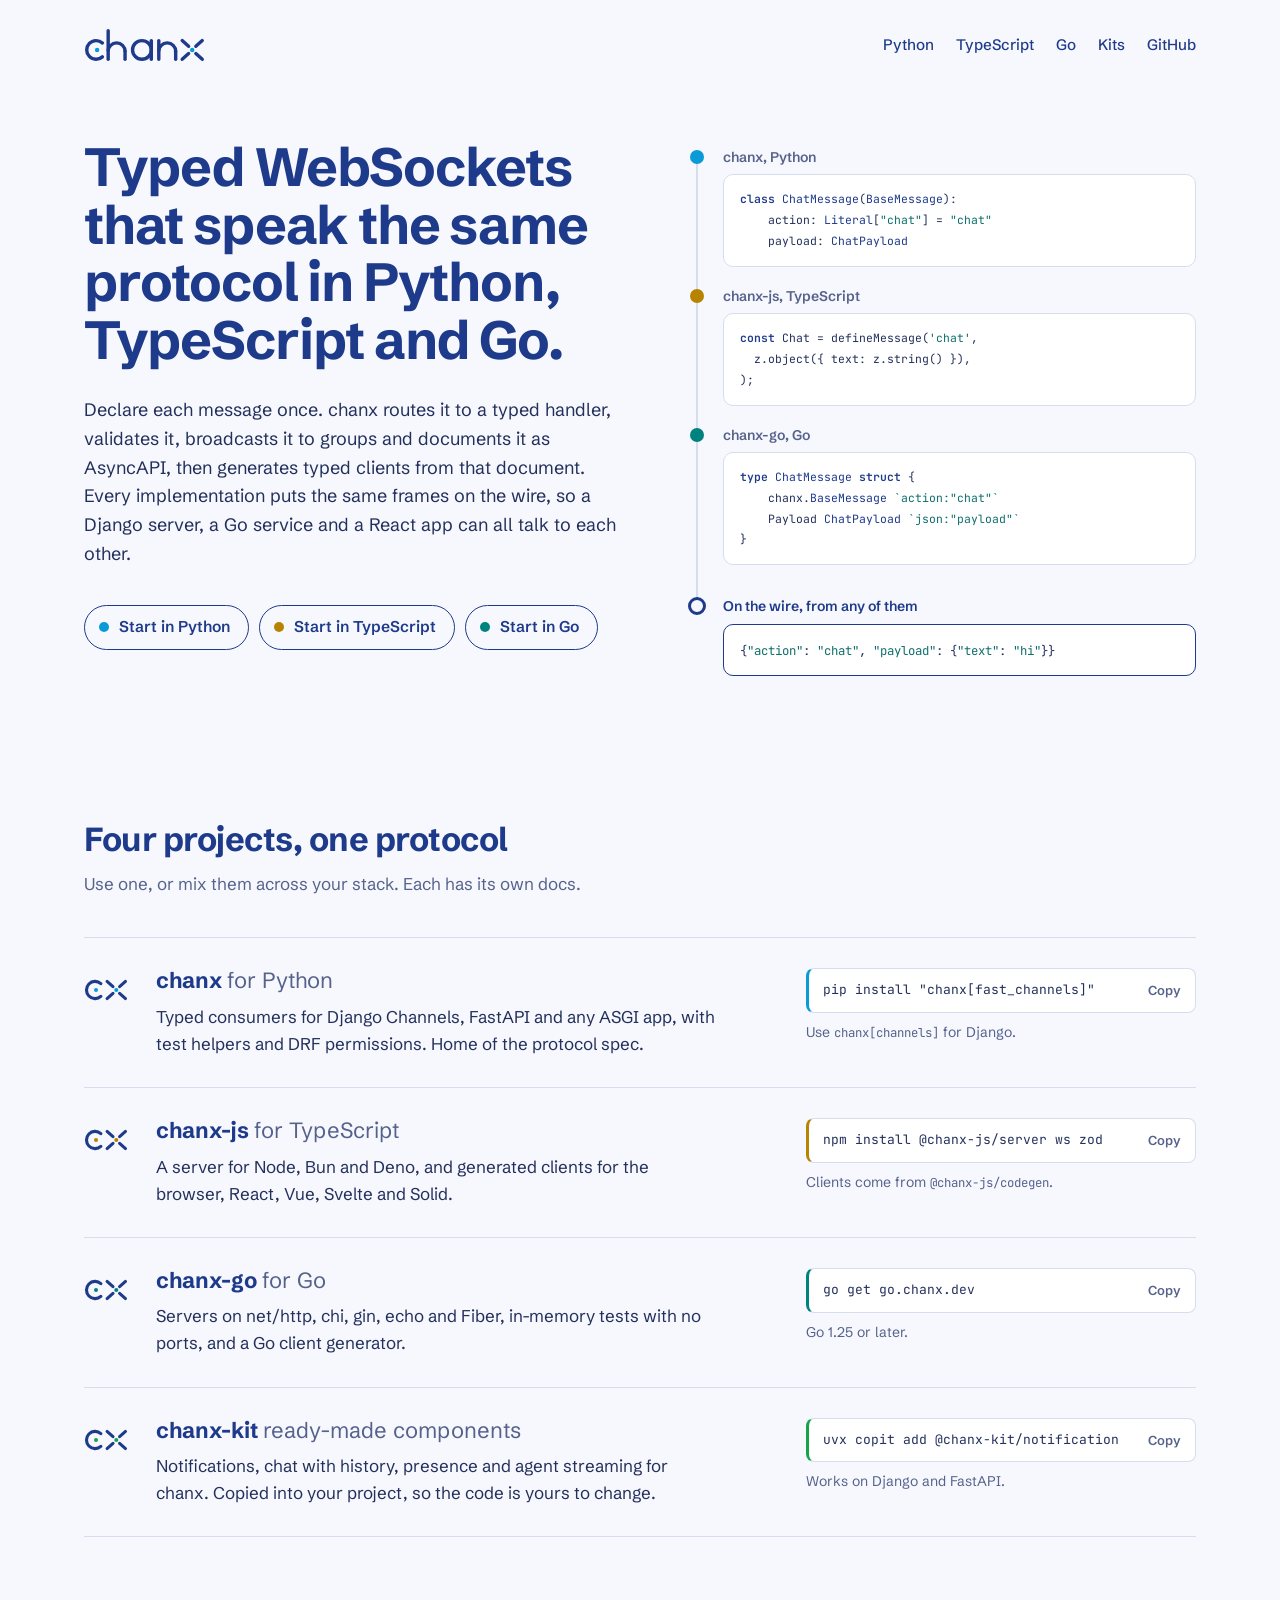
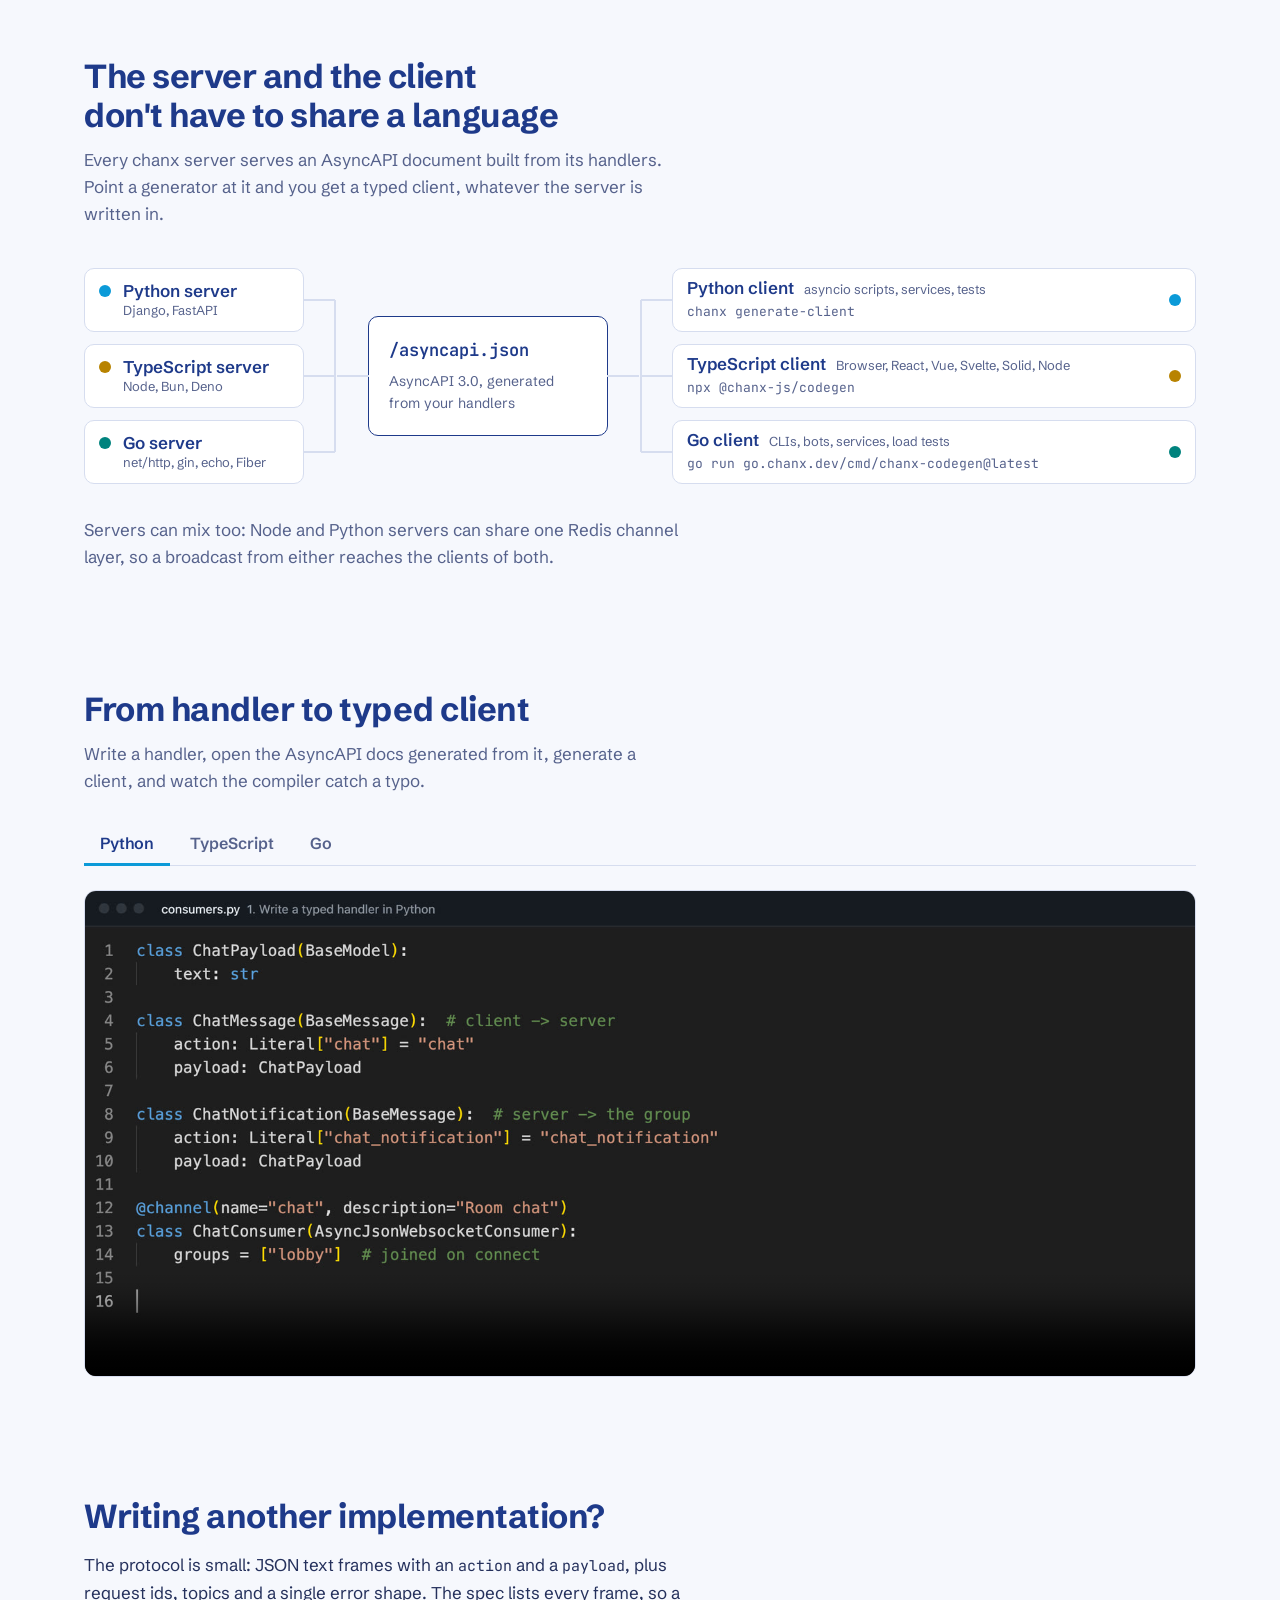
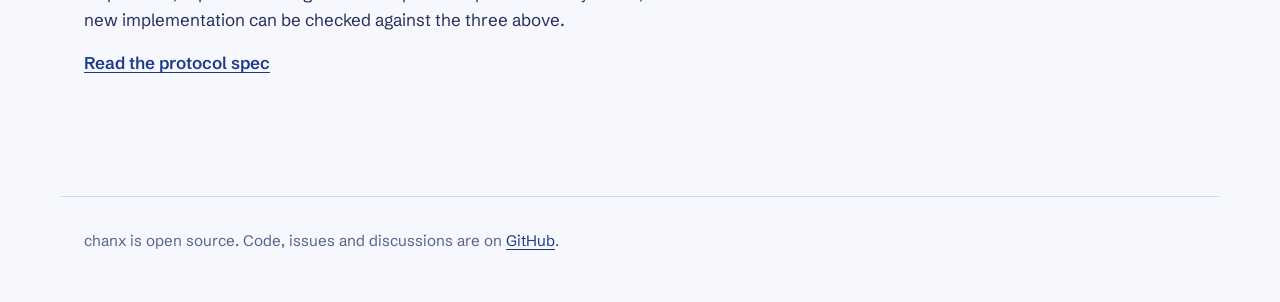
==== commit 94e788be: "feat: list where each generated client runs" ====
--- a/index.html
+++ b/index.html
@@ -171,9 +171,9 @@
         </div>
 
         <ul class="flow-side clients" aria-label="Client generators">
-          <li class="end py"><code>chanx generate-client</code><span class="end-name">Python client</span></li>
-          <li class="end ts"><code>npx @chanx-js/codegen</code><span class="end-name">TypeScript client</span></li>
-          <li class="end go"><code>go run go.chanx.dev/cmd/chanx-codegen@latest</code><span class="end-name">Go client</span></li>
+          <li class="end py"><code>chanx generate-client</code><span class="end-label"><span class="end-name">Python client</span><span class="end-sub">asyncio scripts, services, tests</span></span></li>
+          <li class="end ts"><code>npx @chanx-js/codegen</code><span class="end-label"><span class="end-name">TypeScript client</span><span class="end-sub">Browser, React, Vue, Svelte, Solid, Node</span></span></li>
+          <li class="end go"><code>go run go.chanx.dev/cmd/chanx-codegen@latest</code><span class="end-label"><span class="end-name">Go client</span><span class="end-sub">CLIs, bots, services, load tests</span></span></li>
         </ul>
       </div>
 
--- a/styles.css
+++ b/styles.css
@@ -438,7 +438,7 @@
 /* Mix: any server, one document, any client */
 
 .flow {
-  --row: 56px;
+  --row: 64px;
   --row-gap: 12px;
   --link: 32px;
   display: grid;
@@ -544,23 +544,40 @@
 }
 
 .clients .end {
-  justify-content: space-between;
+  display: grid;
+  grid-template-columns: minmax(0, 1fr) auto;
+  grid-template-areas: "label dot" "code dot";
+  align-content: center;
+  row-gap: 3px;
 }
 
 .clients .end::before {
-  order: 3;
+  grid-area: dot;
+  align-self: center;
 }
 
 .clients code {
+  grid-area: code;
   font-size: 0.8125rem;
+  color: var(--muted);
   white-space: nowrap;
   overflow-x: auto;
   min-width: 0;
 }
 
-.clients .end-name {
-  margin-left: auto;
-  order: 2;
+.end-label {
+  display: flex;
+  flex-direction: column;
+  min-width: 0;
+  line-height: 1.3;
+}
+
+.clients .end-label {
+  grid-area: label;
+  flex-direction: row;
+  align-items: baseline;
+  flex-wrap: wrap;
+  column-gap: 10px;
 }
 
 .doc {
@@ -763,24 +780,14 @@
   }
 
   .clients .end {
-    flex-wrap: wrap;
-    justify-content: flex-start;
-    row-gap: 4px;
     padding: 12px 14px;
   }
 
-  .clients .end::before {
-    order: 0;
-  }
-
-  .clients .end-name {
-    order: 1;
-    margin-left: 0;
+  .clients .end-label {
+    flex-direction: column;
   }
 
   .clients code {
-    order: 2;
-    flex-basis: 100%;
     font-size: 0.75rem;
     white-space: normal;
     overflow-wrap: anywhere;
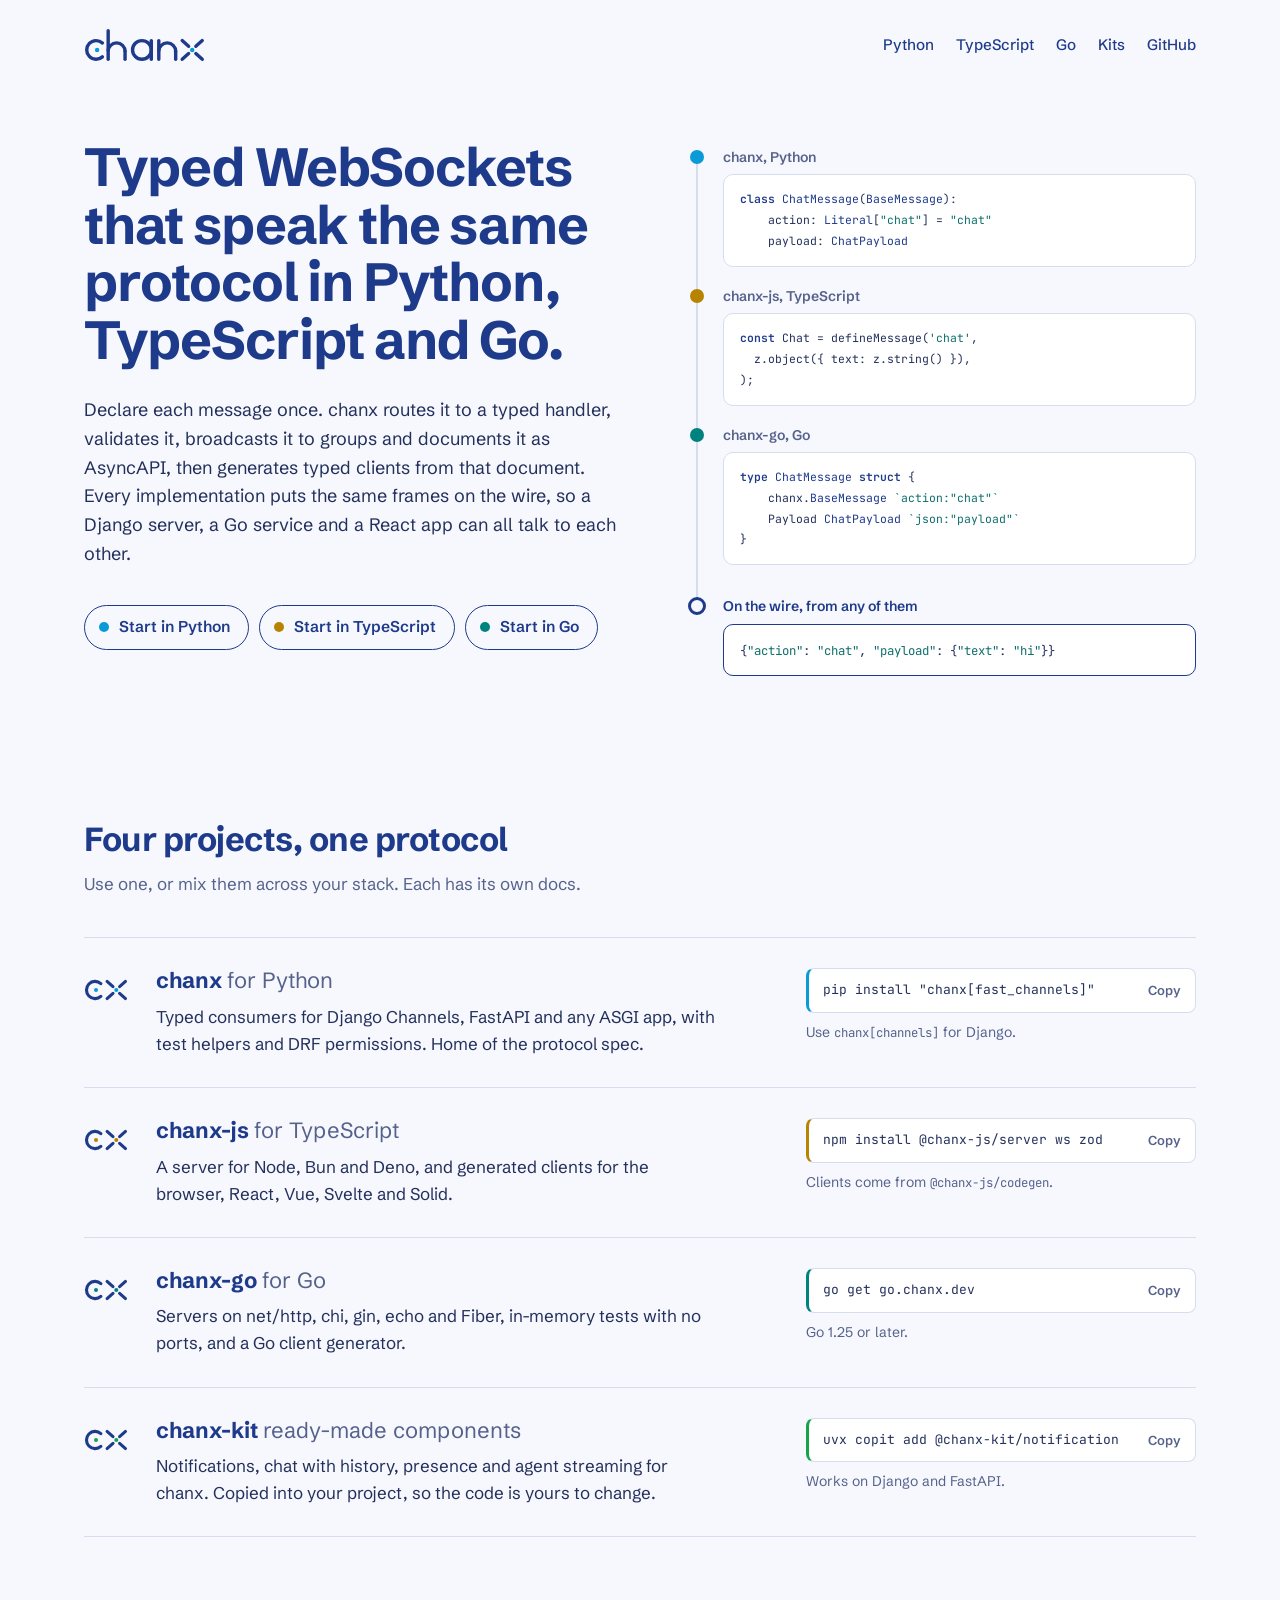
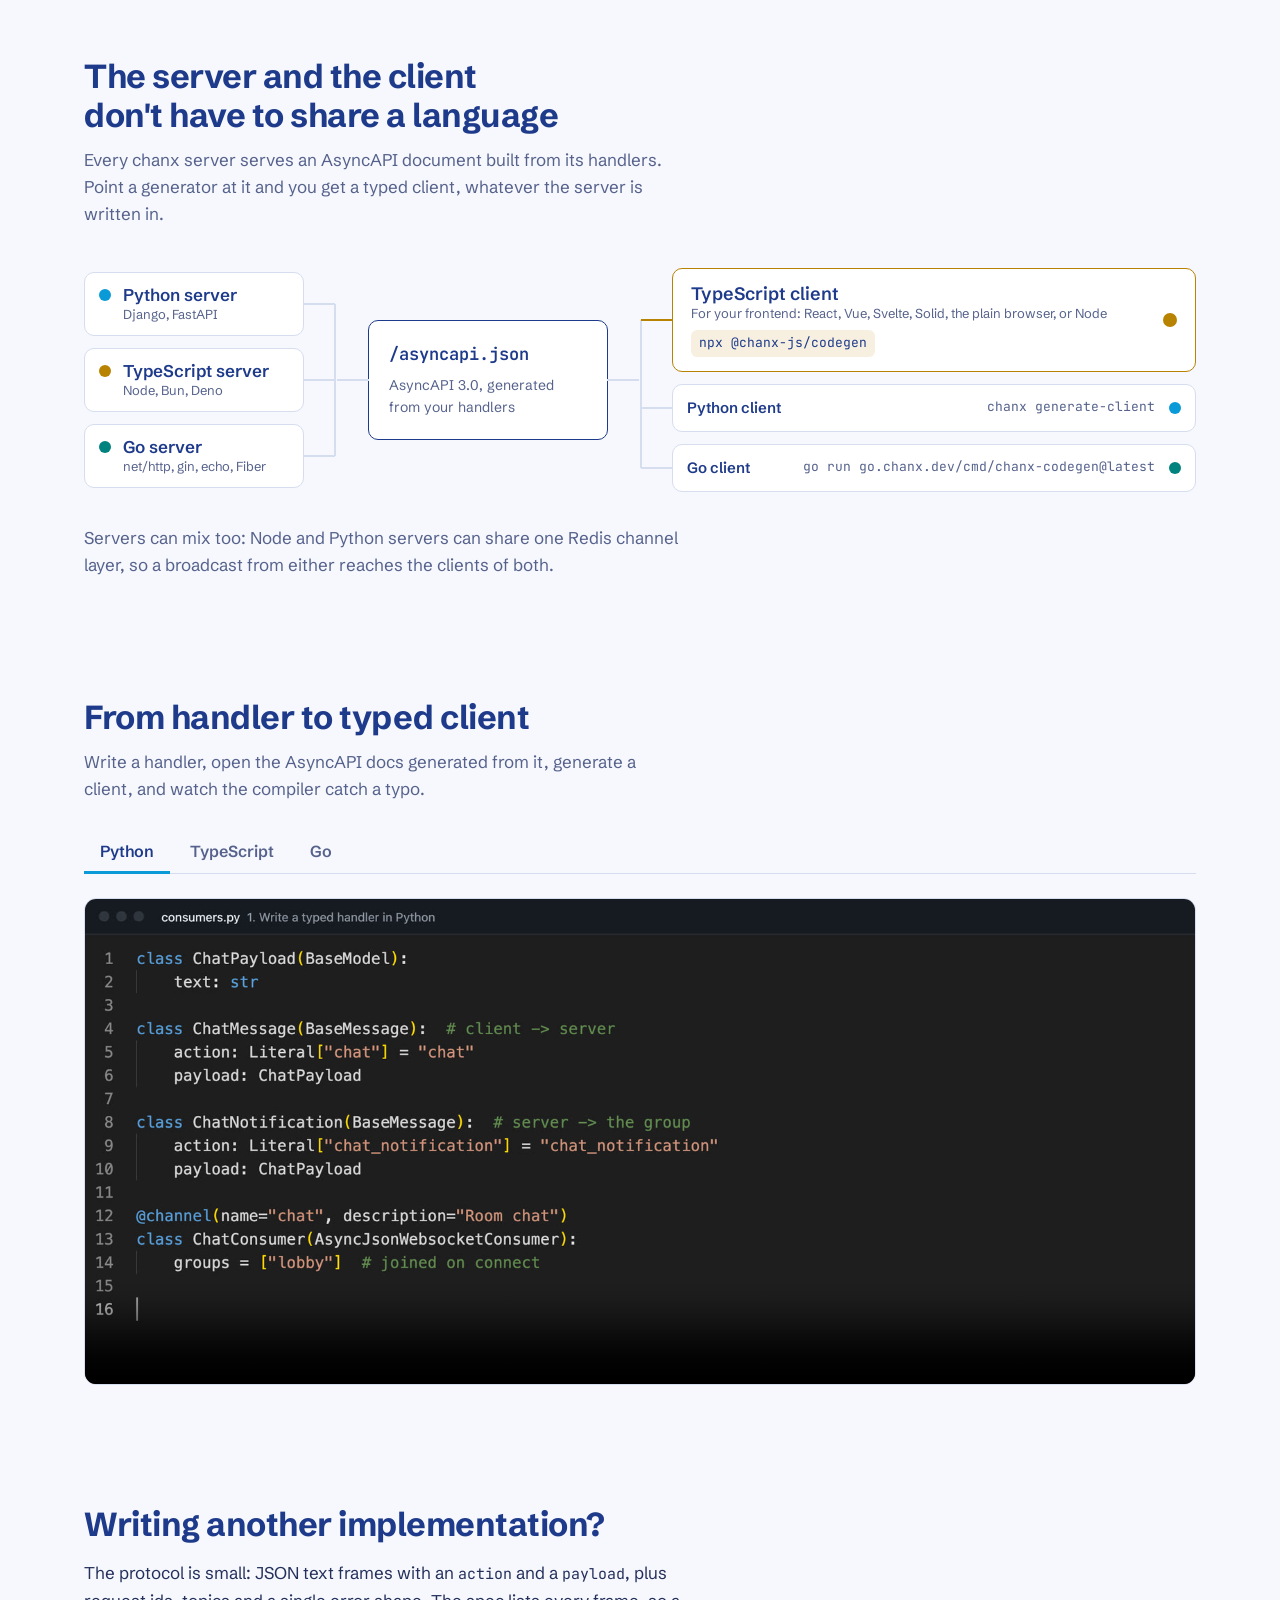
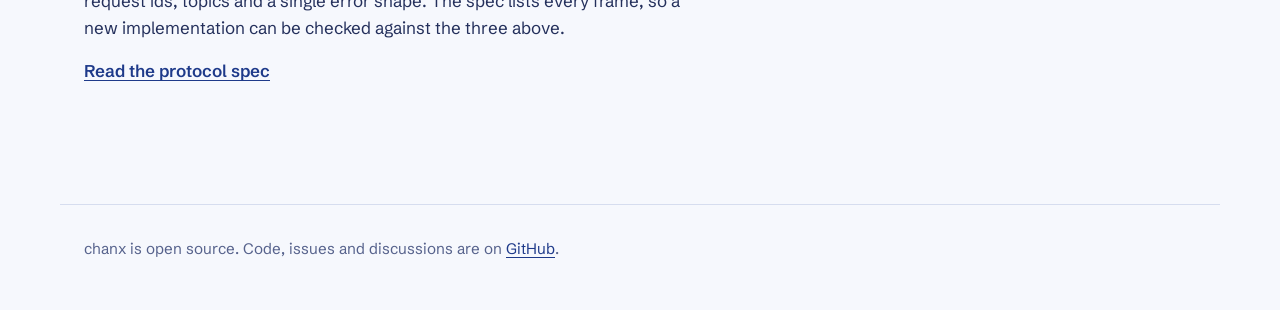
==== commit 03dd344e: "feat: lead with the TypeScript client and version the stylesheet and script URLs" ====
--- a/index.html
+++ b/index.html
@@ -17,7 +17,7 @@
   <link rel="preconnect" href="https://fonts.googleapis.com">
   <link rel="preconnect" href="https://fonts.gstatic.com" crossorigin>
   <link rel="stylesheet" href="https://fonts.googleapis.com/css2?family=JetBrains+Mono:wght@400;600&family=Schibsted+Grotesk:wght@400;500;600;700&display=swap">
-  <link rel="stylesheet" href="/styles.css">
+  <link rel="stylesheet" href="/styles.css?v=891a5673a7">
 </head>
 <body>
   <a class="skip" href="#main">Skip to content</a>
@@ -171,9 +171,12 @@
         </div>
 
         <ul class="flow-side clients" aria-label="Client generators">
-          <li class="end py"><code>chanx generate-client</code><span class="end-label"><span class="end-name">Python client</span><span class="end-sub">asyncio scripts, services, tests</span></span></li>
-          <li class="end ts"><code>npx @chanx-js/codegen</code><span class="end-label"><span class="end-name">TypeScript client</span><span class="end-sub">Browser, React, Vue, Svelte, Solid, Node</span></span></li>
-          <li class="end go"><code>go run go.chanx.dev/cmd/chanx-codegen@latest</code><span class="end-label"><span class="end-name">Go client</span><span class="end-sub">CLIs, bots, services, load tests</span></span></li>
+          <li class="end ts main">
+            <span class="end-label"><span class="end-name">TypeScript client</span><span class="end-sub">For your frontend: React, Vue, Svelte, Solid, the plain browser, or Node</span></span>
+            <code>npx @chanx-js/codegen</code>
+          </li>
+          <li class="end py"><span class="end-label"><span class="end-name">Python client</span><span class="end-sub">scripts, services, tests</span></span><code>chanx generate-client</code></li>
+          <li class="end go"><span class="end-label"><span class="end-name">Go client</span><span class="end-sub">CLIs, bots, load tests</span></span><code>go run go.chanx.dev/cmd/chanx-codegen@latest</code></li>
         </ul>
       </div>
 
@@ -211,6 +214,6 @@
     <p>chanx is open source. Code, issues and discussions are on <a href="https://github.com/chanx-dev">GitHub</a>.</p>
   </footer>
 
-  <script src="/main.js" defer></script>
+  <script src="/main.js?v=d4d3647253" defer></script>
 </body>
 </html>
--- a/styles.css
+++ b/styles.css
@@ -543,26 +543,31 @@
   padding-left: 24px;
 }
 
+/* Clients: TypeScript leads (most people want a typed frontend), Python and Go follow
+   as compact rows. Row heights are fixed so the bracket can meet each row's centre. */
+.clients {
+  --main: 104px;
+  --minor: 48px;
+  grid-template-rows: var(--main) var(--minor) var(--minor);
+  grid-auto-rows: unset;
+}
+
+.clients::before {
+  top: calc(var(--main) / 2);
+  bottom: calc(var(--minor) / 2);
+}
+
 .clients .end {
   display: grid;
   grid-template-columns: minmax(0, 1fr) auto;
   grid-template-areas: "label dot" "code dot";
   align-content: center;
-  row-gap: 3px;
+  row-gap: 4px;
 }
 
 .clients .end::before {
   grid-area: dot;
   align-self: center;
-}
-
-.clients code {
-  grid-area: code;
-  font-size: 0.8125rem;
-  color: var(--muted);
-  white-space: nowrap;
-  overflow-x: auto;
-  min-width: 0;
 }
 
 .end-label {
@@ -574,10 +579,72 @@
 
 .clients .end-label {
   grid-area: label;
+}
+
+.clients code {
+  grid-area: code;
+  font-size: 0.8125rem;
+  white-space: nowrap;
+  overflow-x: auto;
+  min-width: 0;
+}
+
+/* The main row: bigger name, its own colour on the border and on the line into it. */
+.clients .main {
+  padding: 0 18px;
+  border: 1.5px solid var(--dot);
+  row-gap: 8px;
+}
+
+.clients .main::before {
+  width: 14px;
+  height: 14px;
+}
+
+.clients .main::after {
+  background: var(--dot);
+}
+
+.clients .main .end-name {
+  font-size: 1.125rem;
+}
+
+.clients .main .end-sub {
+  white-space: normal;
+}
+
+.clients .main code {
+  justify-self: start;
+  padding: 3px 8px;
+  border-radius: 6px;
+  background: color-mix(in srgb, var(--dot) 12%, transparent);
+  color: var(--ink);
+}
+
+/* Python and Go: one line each, quieter. */
+.clients .end:not(.main) {
+  grid-template-areas: "label code dot";
+  grid-template-columns: auto minmax(0, 1fr) auto;
+  column-gap: 14px;
+}
+
+.clients .end:not(.main) .end-label {
   flex-direction: row;
   align-items: baseline;
-  flex-wrap: wrap;
-  column-gap: 10px;
+  column-gap: 8px;
+}
+
+.clients .end:not(.main) .end-name {
+  font-size: 0.9375rem;
+}
+
+.clients .end:not(.main) .end-sub {
+  display: none;
+}
+
+.clients .end:not(.main) code {
+  color: var(--muted);
+  text-align: right;
 }
 
 .doc {
@@ -776,15 +843,19 @@
   }
 
   .clients {
+    grid-template-rows: none;
     grid-auto-rows: auto;
   }
 
-  .clients .end {
+  .clients .end,
+  .clients .end:not(.main) {
+    grid-template-columns: minmax(0, 1fr) auto;
+    grid-template-areas: "label dot" "code dot";
     padding: 12px 14px;
   }
 
-  .clients .end-label {
-    flex-direction: column;
+  .clients .end:not(.main) code {
+    text-align: left;
   }
 
   .clients code {
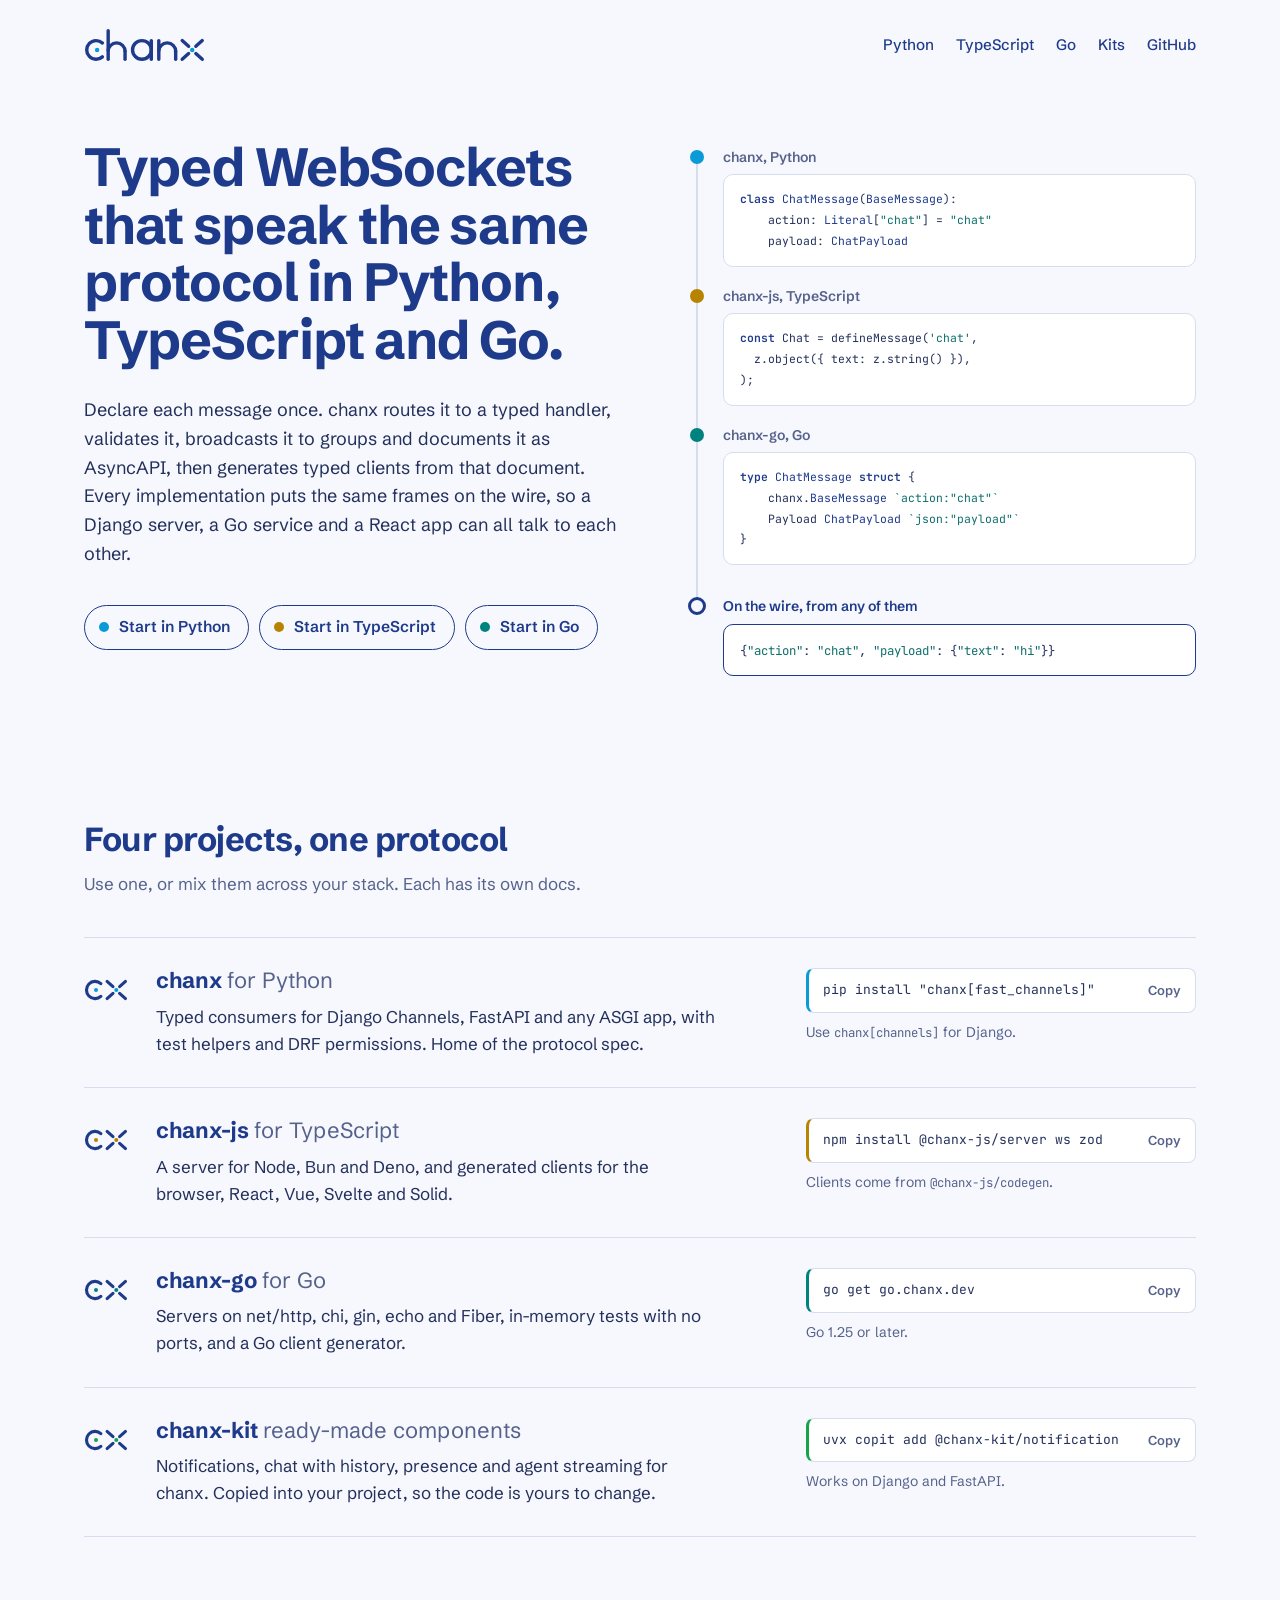
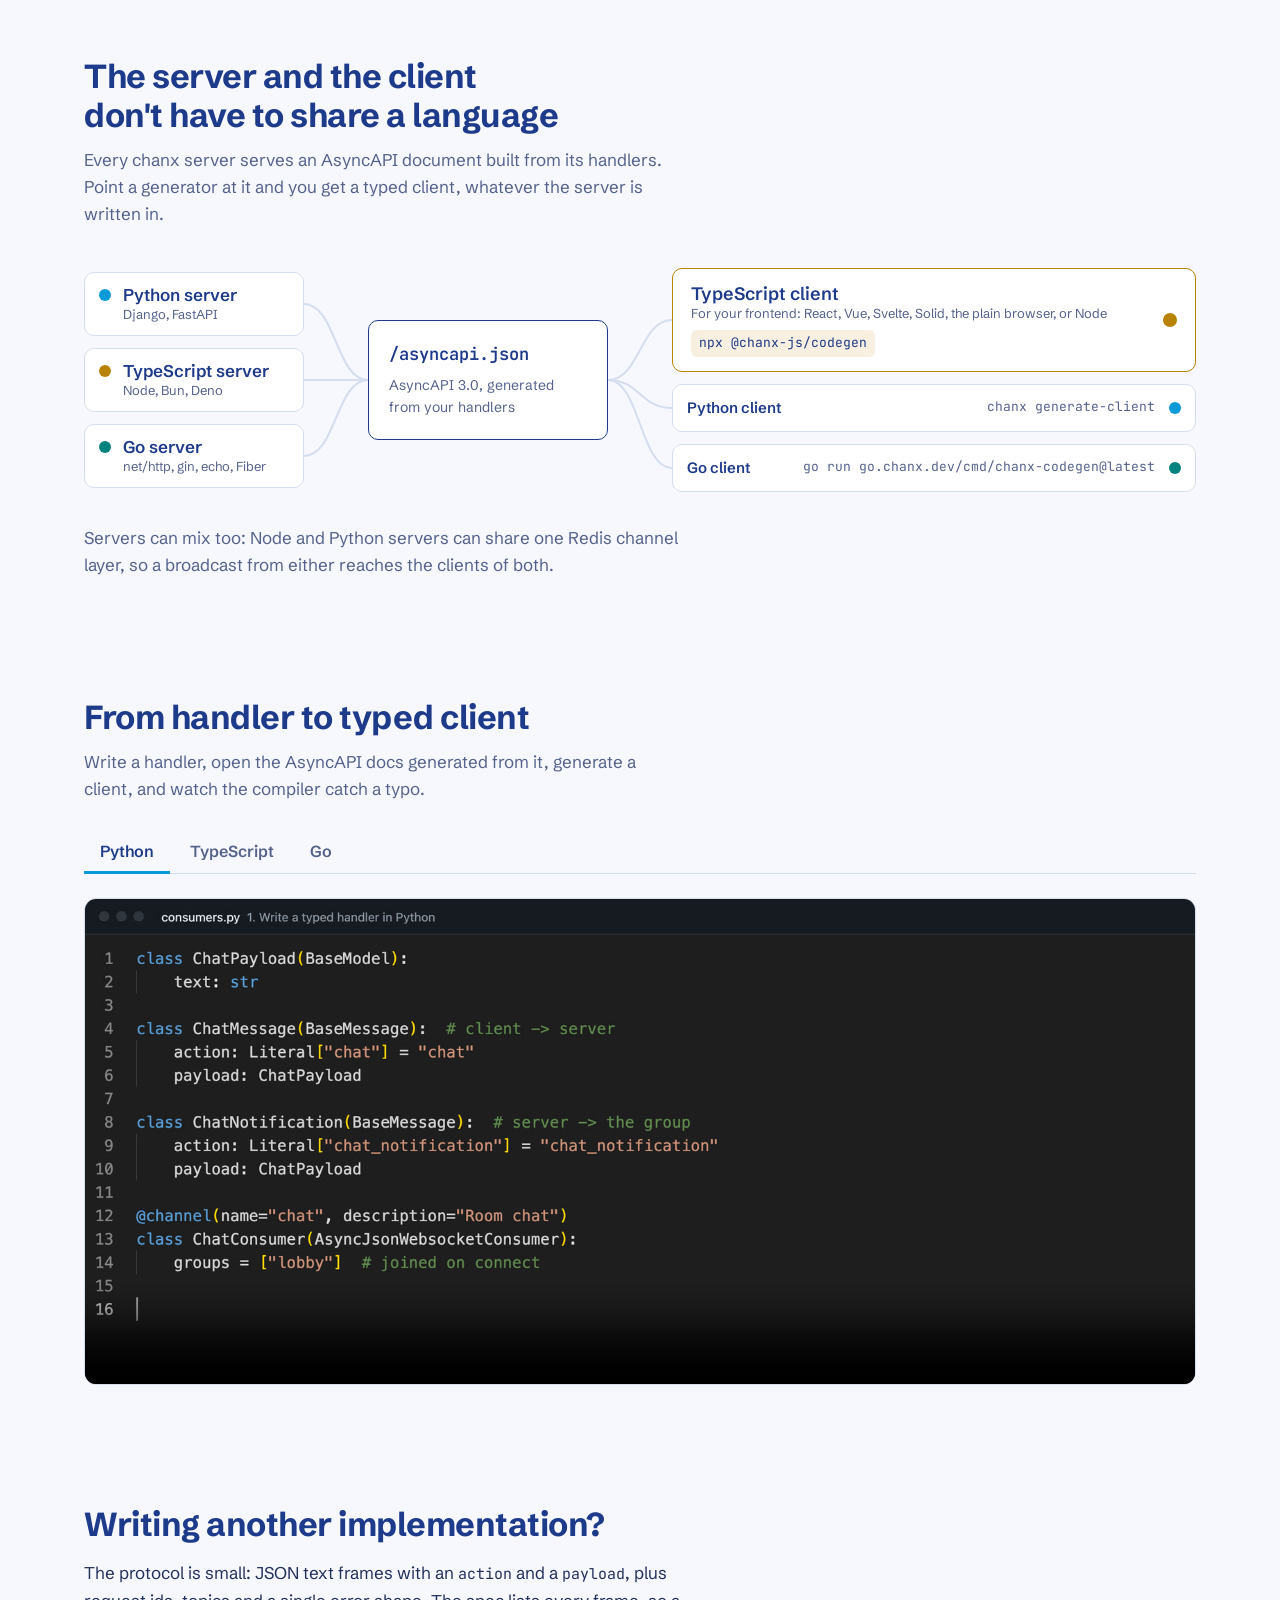
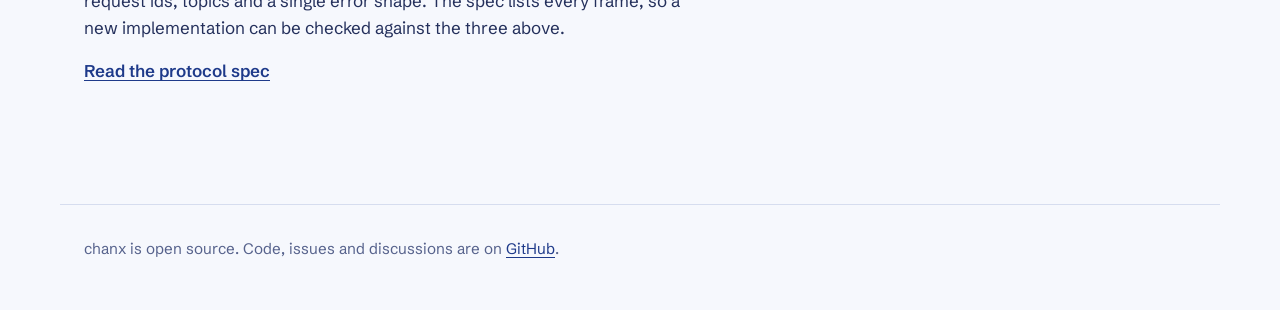
==== commit 34e84cee: "feat: draw the AsyncAPI diagram as curves and light a row's whole route on hover" ====
--- a/index.html
+++ b/index.html
@@ -17,7 +17,7 @@
   <link rel="preconnect" href="https://fonts.googleapis.com">
   <link rel="preconnect" href="https://fonts.gstatic.com" crossorigin>
   <link rel="stylesheet" href="https://fonts.googleapis.com/css2?family=JetBrains+Mono:wght@400;600&family=Schibsted+Grotesk:wght@400;500;600;700&display=swap">
-  <link rel="stylesheet" href="/styles.css?v=891a5673a7">
+  <link rel="stylesheet" href="/styles.css?v=5e1560c473">
 </head>
 <body>
   <a class="skip" href="#main">Skip to content</a>
@@ -159,6 +159,7 @@
       </p>
 
       <div class="flow">
+        <svg class="wires" aria-hidden="true"></svg>
         <ul class="flow-side servers" aria-label="Servers">
           <li class="end py"><span class="end-name">Python server</span><span class="end-sub">Django, FastAPI</span></li>
           <li class="end ts"><span class="end-name">TypeScript server</span><span class="end-sub">Node, Bun, Deno</span></li>
@@ -214,6 +215,6 @@
     <p>chanx is open source. Code, issues and discussions are on <a href="https://github.com/chanx-dev">GitHub</a>.</p>
   </footer>
 
-  <script src="/main.js?v=d4d3647253" defer></script>
+  <script src="/main.js?v=3d3cb8bad5" defer></script>
 </body>
 </html>
--- a/styles.css
+++ b/styles.css
@@ -459,19 +459,6 @@
   position: relative;
 }
 
-/* The bracket that gathers the three rows into one line. */
-.flow-side::before {
-  content: "";
-  position: absolute;
-  top: calc(var(--row) / 2);
-  bottom: calc(var(--row) / 2);
-  width: 2px;
-  background: var(--line);
-}
-
-.servers::before { right: calc(var(--link) * -1); }
-.clients::before { left: calc(var(--link) * -1); }
-
 .end {
   position: relative;
   display: flex;
@@ -493,27 +480,8 @@
   background: var(--dot);
 }
 
-/* The stub from each row to its bracket. */
-.end::after {
-  content: "";
-  position: absolute;
-  top: 50%;
-  width: var(--link);
-  height: 2px;
-  margin-top: -1px;
-  background: var(--line);
-  transition: background-color 0.15s;
-}
-
-.servers .end::after { left: 100%; }
-.clients .end::after { right: 100%; }
-
 .end:hover {
   border-color: var(--dot);
-}
-
-.end:hover::after {
-  background: var(--dot);
 }
 
 .end-name {
@@ -552,11 +520,6 @@
   grid-auto-rows: unset;
 }
 
-.clients::before {
-  top: calc(var(--main) / 2);
-  bottom: calc(var(--minor) / 2);
-}
-
 .clients .end {
   display: grid;
   grid-template-columns: minmax(0, 1fr) auto;
@@ -599,10 +562,6 @@
 .clients .main::before {
   width: 14px;
   height: 14px;
-}
-
-.clients .main::after {
-  background: var(--dot);
 }
 
 .clients .main .end-name {
@@ -659,20 +618,40 @@
   transition: box-shadow 0.15s;
 }
 
-/* Links from the brackets into the document. */
-.doc::before,
-.doc::after {
-  content: "";
+/* Wires: one curve per row into the document, drawn by main.js. Rows sit above them. */
+.flow {
+  position: relative;
+}
+
+.wires {
   position: absolute;
-  top: 50%;
-  width: var(--link);
-  height: 2px;
-  margin-top: -1px;
-  background: var(--line);
-}
-
-.doc::before { right: 100%; }
-.doc::after { left: 100%; }
+  inset: 0;
+  width: 100%;
+  height: 100%;
+  overflow: visible;
+  pointer-events: none;
+}
+
+.wires path {
+  fill: none;
+  stroke: var(--line);
+  stroke-width: 2;
+  transition: stroke 0.15s;
+}
+
+.wires path.lit {
+  stroke: var(--dot);
+}
+
+.wires path.reach {
+  stroke: color-mix(in srgb, var(--ink) 40%, var(--line));
+}
+
+.flow-side,
+.doc {
+  position: relative;
+  z-index: 1;
+}
 
 .doc code {
   font-size: 1.0625rem;
@@ -787,19 +766,19 @@
   }
 
   /* Stacked: rows feed down into the document and out of it. */
-  .flow-side::before,
-  .end::after {
+  .wires {
     display: none;
   }
 
   .doc::before,
   .doc::after {
-    top: auto;
+    content: "";
+    position: absolute;
     left: 50%;
-    right: auto;
     width: 2px;
     height: var(--link);
-    margin: 0 0 0 -1px;
+    margin-left: -1px;
+    background: var(--line);
   }
 
   .doc::before { bottom: 100%; }
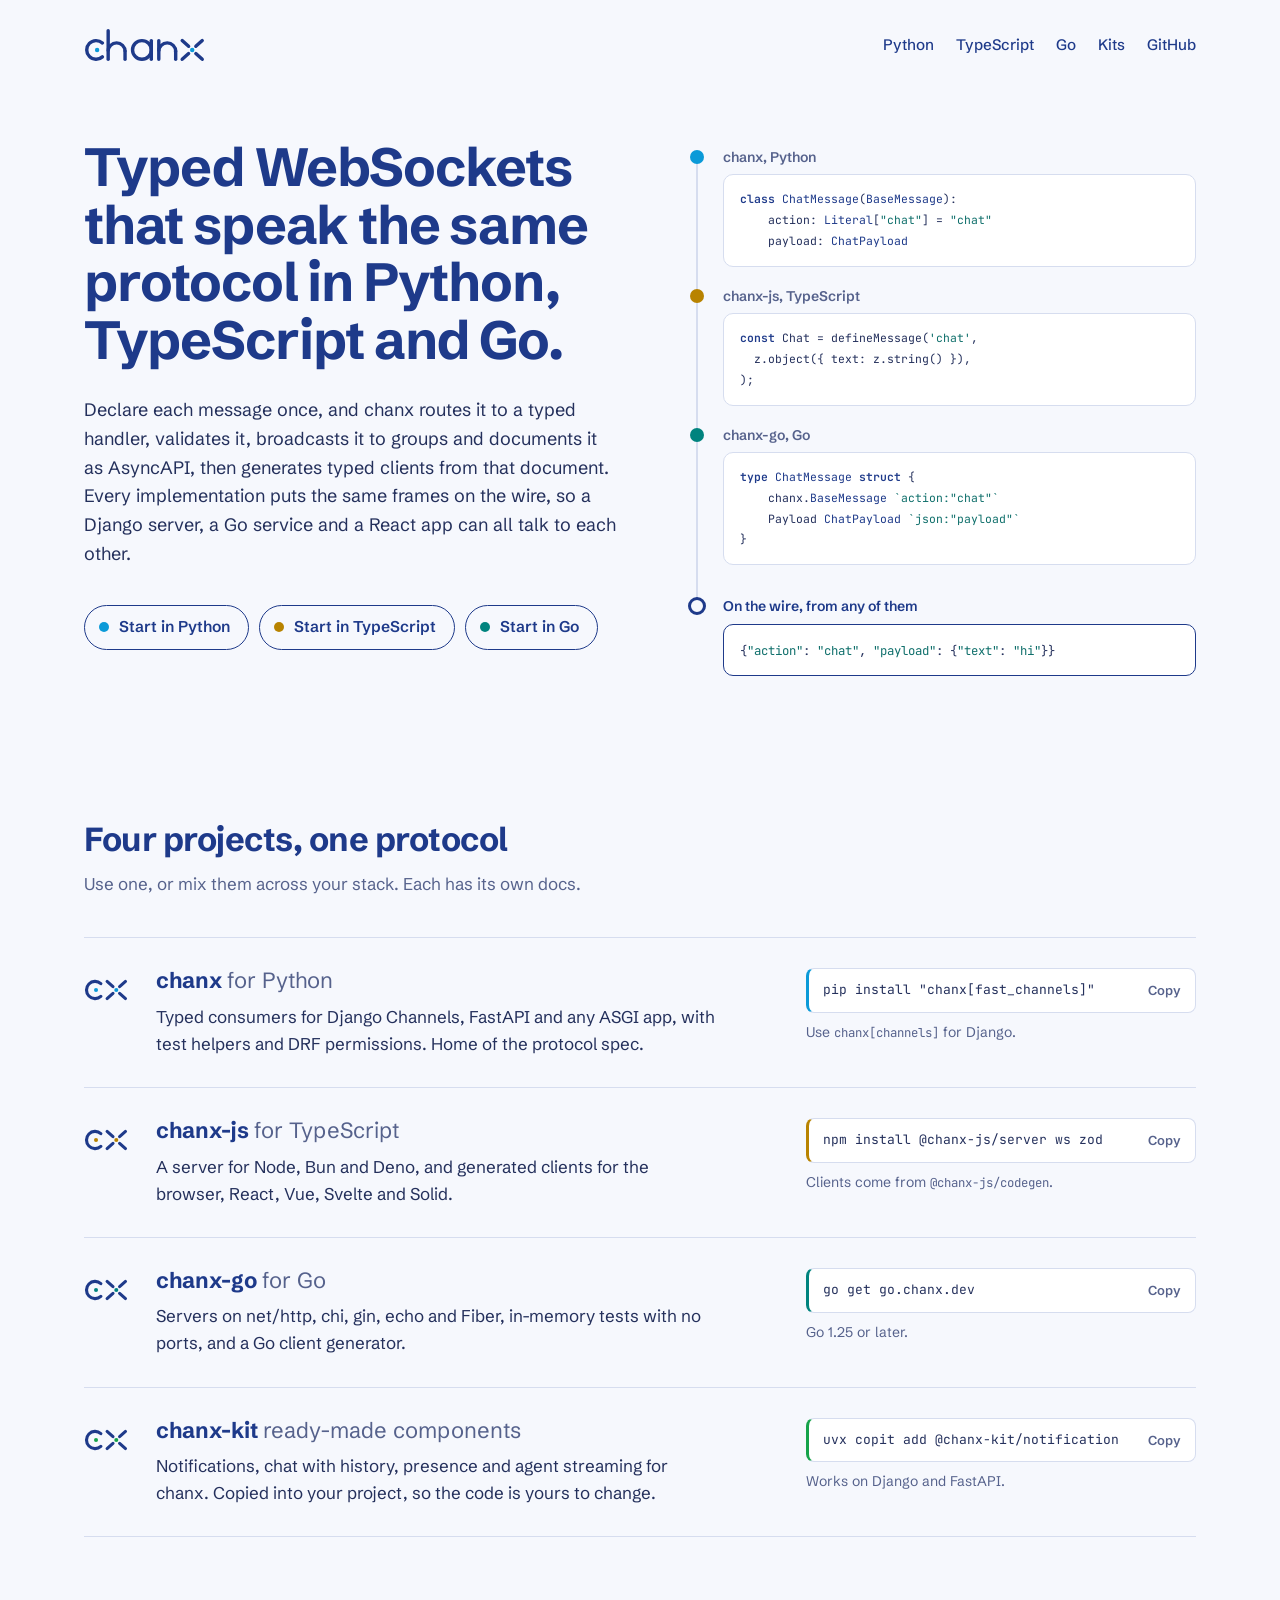
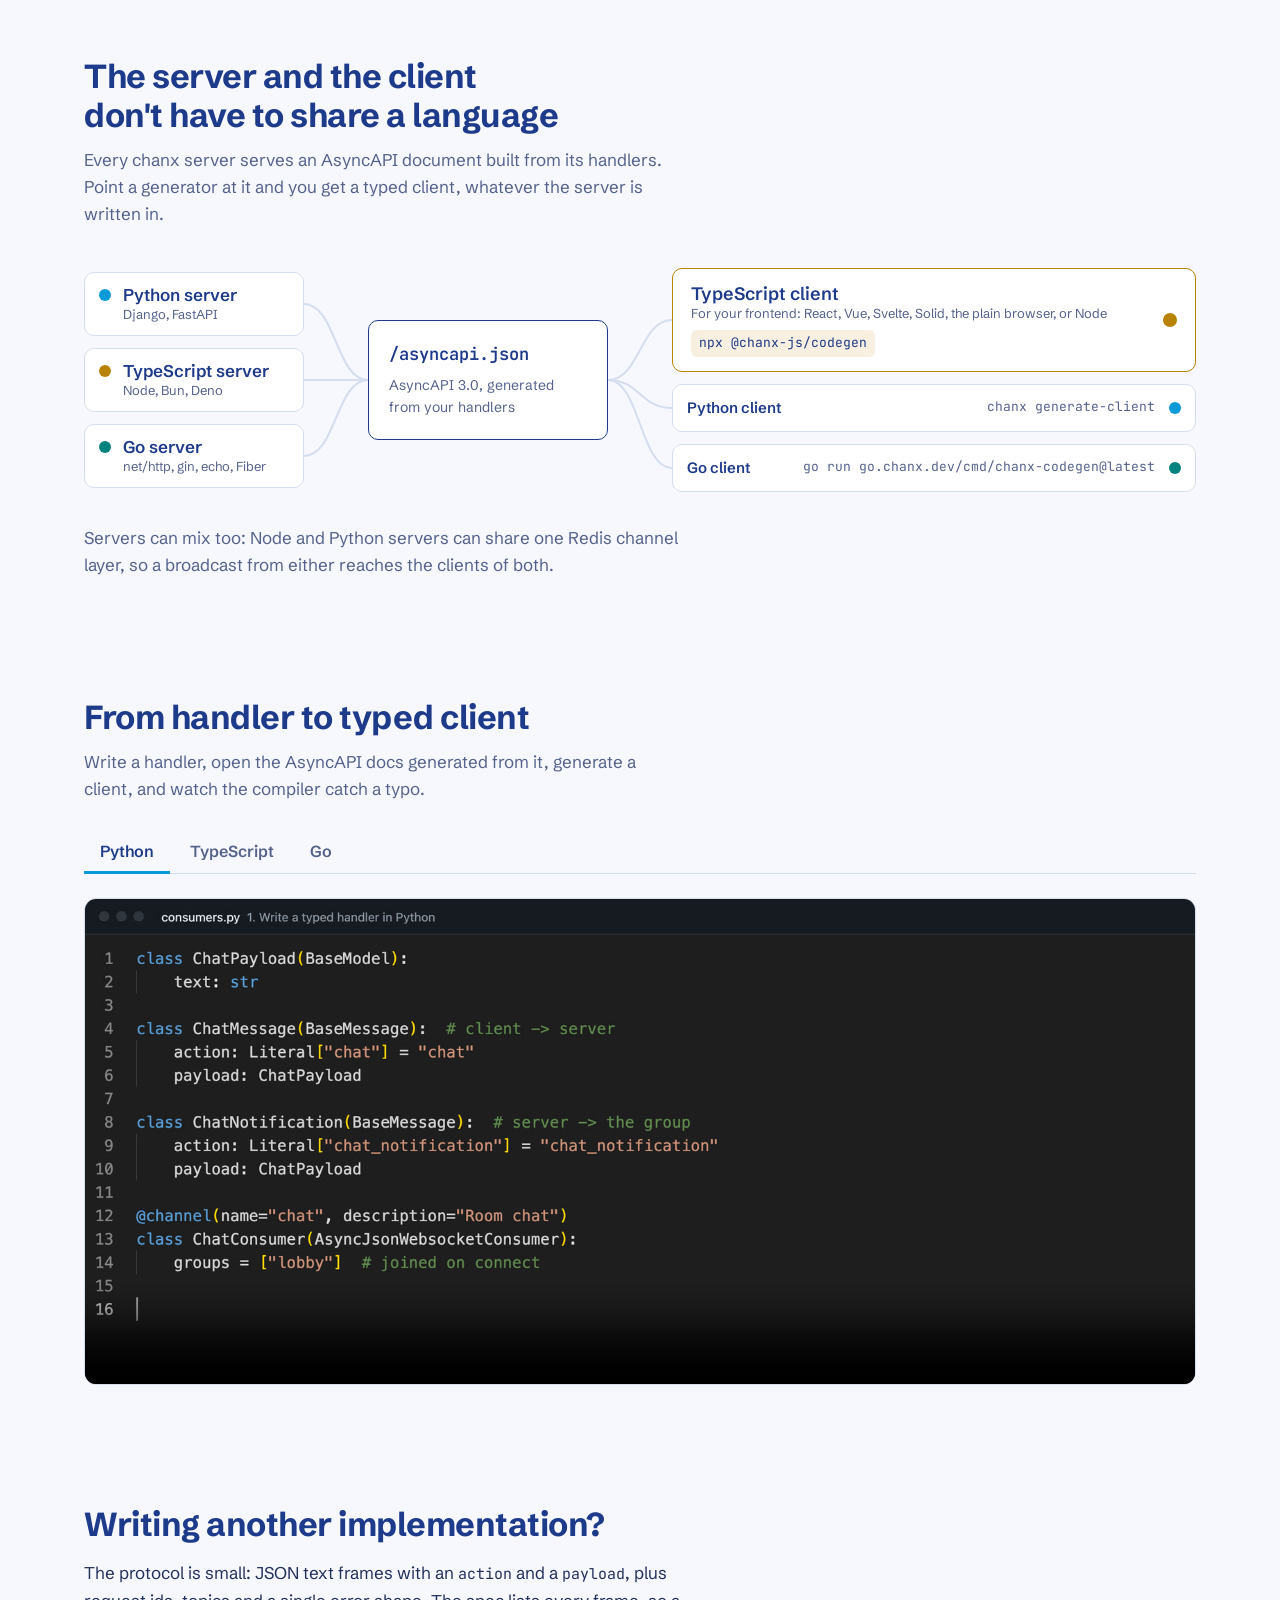
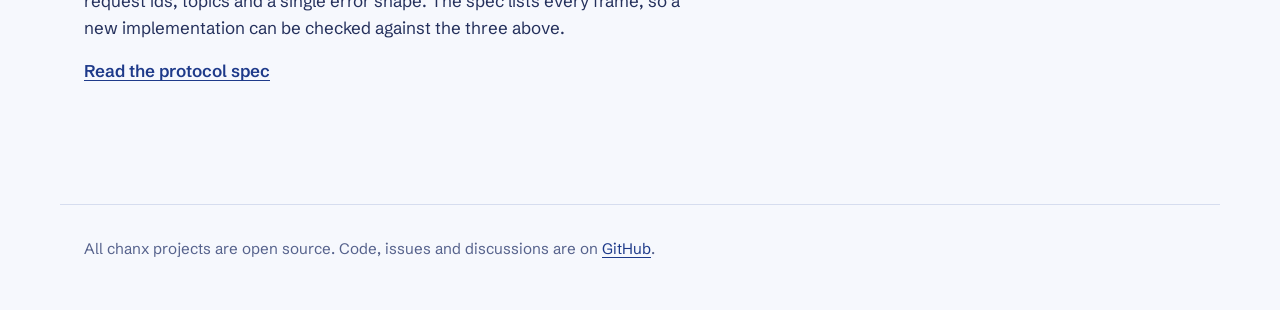
==== commit 0ccb2719: "docs: never start a sentence with the lowercase name" ====
--- a/index.html
+++ b/index.html
@@ -43,7 +43,7 @@
       <div class="hero-copy">
         <h1>Typed WebSockets that speak the same protocol in Python, TypeScript and Go.</h1>
         <p class="lede">
-          Declare each message once. chanx routes it to a typed handler, validates it,
+          Declare each message once, and chanx routes it to a typed handler, validates it,
           broadcasts it to groups and documents it as AsyncAPI, then generates typed clients
           from that document. Every implementation puts the same frames on the wire, so a
           Django server, a Go service and a React app can all talk to each other.
@@ -212,7 +212,7 @@
   </main>
 
   <footer class="foot">
-    <p>chanx is open source. Code, issues and discussions are on <a href="https://github.com/chanx-dev">GitHub</a>.</p>
+    <p>All chanx projects are open source. Code, issues and discussions are on <a href="https://github.com/chanx-dev">GitHub</a>.</p>
   </footer>
 
   <script src="/main.js?v=3d3cb8bad5" defer></script>
